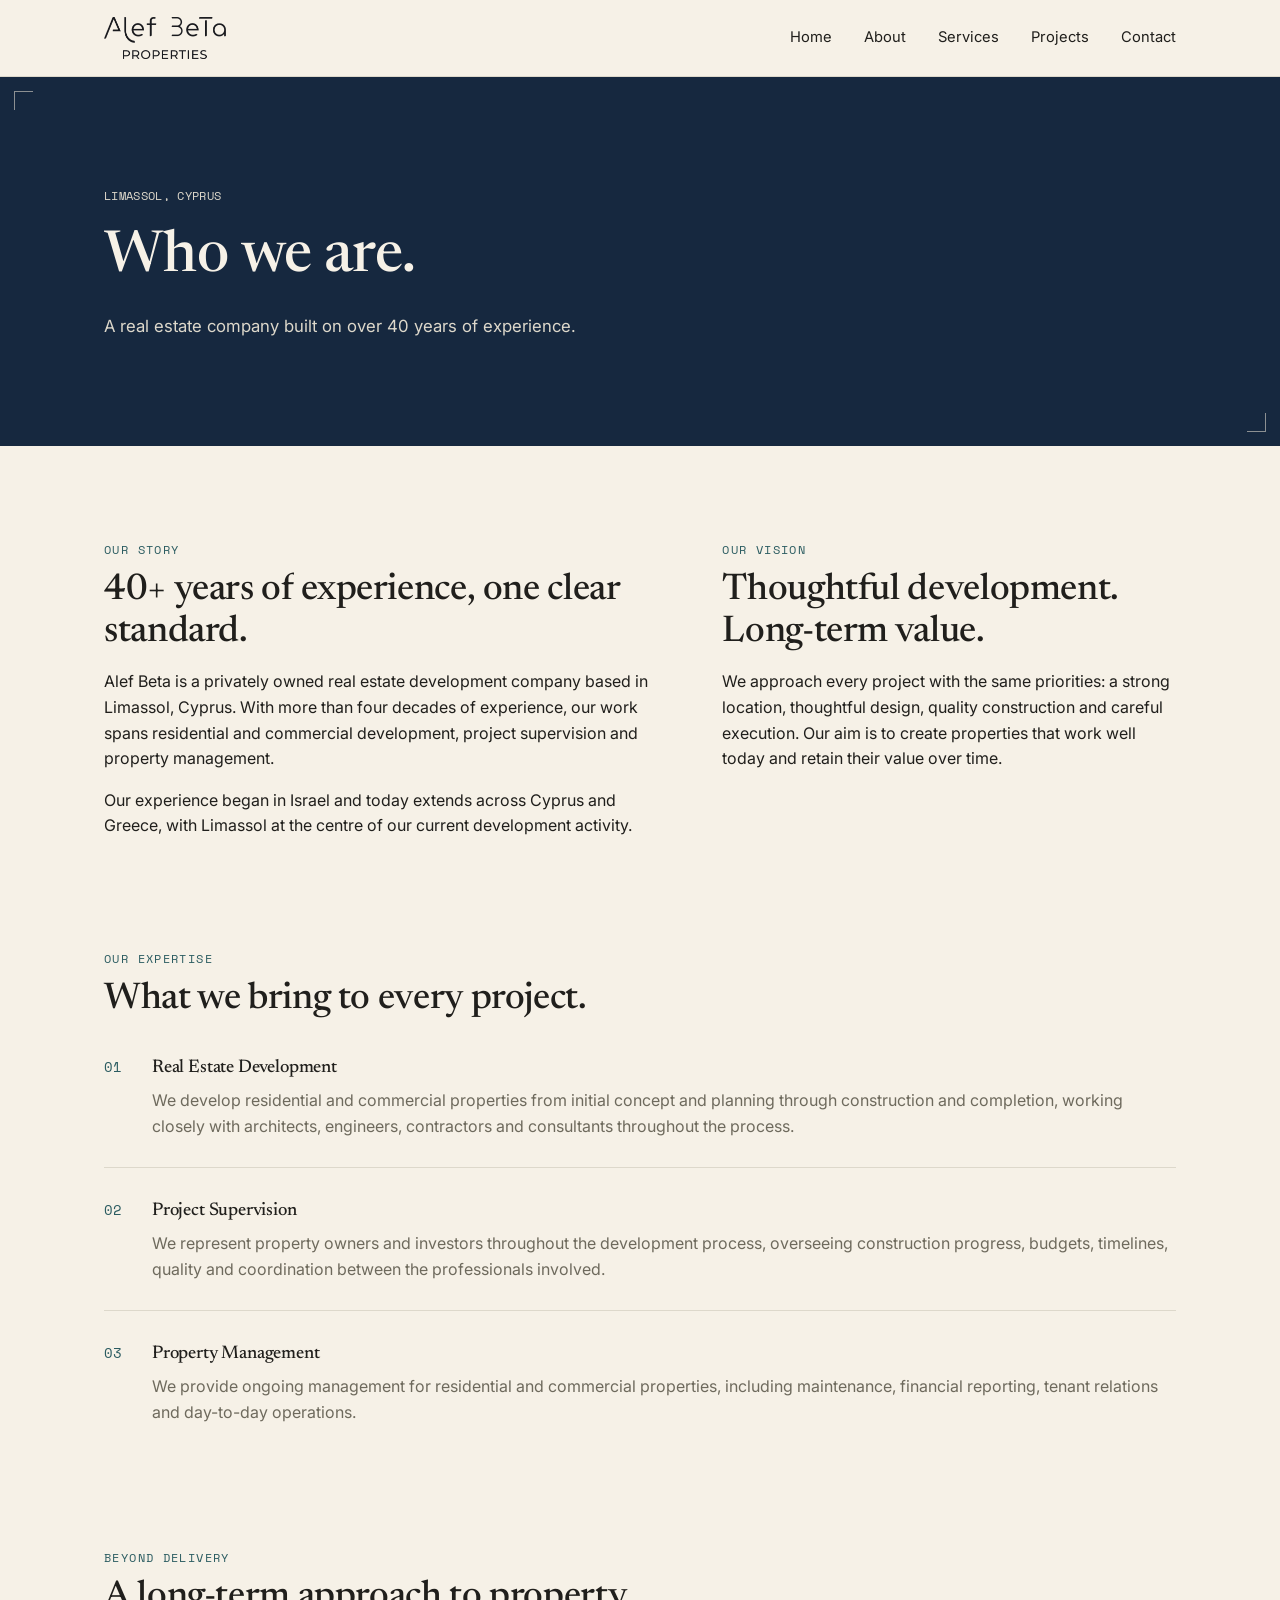
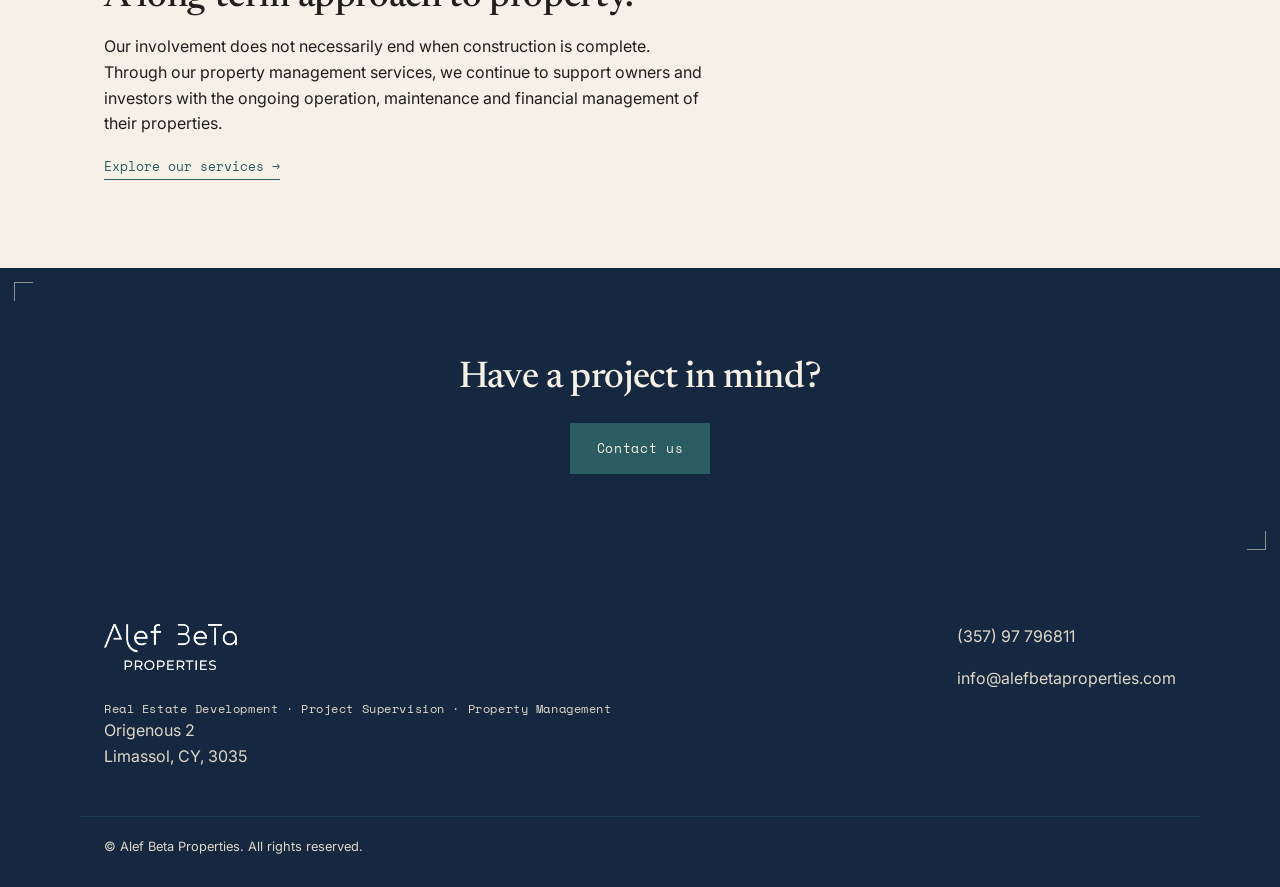
==== about.html @ 597d58ee "Implement copy & positioning brief across the site Rewrote Home, About, Services and Contact per the" ====
<!DOCTYPE html>
<html lang="en">
<head>
<meta charset="UTF-8">
<meta name="viewport" content="width=device-width, initial-scale=1.0">
<title>About — Alef Beta Properties</title>
<meta name="description" content="Alef Beta is a privately owned real estate development company based in Limassol, Cyprus, with over 40 years of experience in residential and commercial real estate.">
<link rel="preconnect" href="https://fonts.googleapis.com">
<link rel="preconnect" href="https://fonts.gstatic.com" crossorigin>
<link href="https://fonts.googleapis.com/css2?family=Newsreader:ital,wght@0,400;0,500;1,400&family=Space+Mono:wght@400;700&family=Inter:wght@400;500;600&display=swap" rel="stylesheet">
<link rel="icon" type="image/png" sizes="32x32" href="images/logo/favicon-32.png">
<link rel="icon" type="image/png" sizes="16x16" href="images/logo/favicon-16.png">
<link rel="apple-touch-icon" href="images/logo/favicon-48.png">
<link rel="stylesheet" href="styles.css">
</head>
<body>

<header class="site-header">
  <div class="wrap header-inner">
    <a href="index.html" class="logo"><img src="images/logo/logo-black.png" alt="Alef Beta Properties"></a>
    <button class="nav-toggle" aria-expanded="false" aria-controls="main-nav">MENU</button>
    <nav class="nav" id="main-nav">
      <a href="index.html">Home</a>
      <a href="about.html">About</a>
      <a href="services.html">Services</a>
      <div class="nav-dropdown" tabindex="0">
        <span>Projects</span>
        <div class="dropdown-menu">
          <a href="project-enaerios-residence.html">Alef Beta Neapolis</a>
          <a href="project-anexartisias-studios.html">Alef Beta Studios</a>
          <a href="project-nachmani-9.html">Nachmani 9</a>
          <a href="project-titanium-residence.html">Titanium Residence</a>
          <a href="project-sapphire-garden.html">Sapphire Garden</a>
          <a href="project-196-kalyves.html">196 Kalyves</a>
          <a href="project-the-river.html">The River</a>
          <a href="project-alef-beta-polyclinic.html">Alef Beta Medical Center</a>
        </div>
      </div>
      <a href="contact.html">Contact</a>
    </nav>
  </div>
</header>

<section class="hero frame on-dark">
  <div class="wrap hero-inner">
    <span class="coord">LIMASSOL, CYPRUS</span>
    <h1 class="reveal-words">Who we are.</h1>
    <p class="lede">A real estate company built on over 40 years of experience.</p>
  </div>
</section>

<section>
  <div class="wrap two-col">
    <div>
      <span class="eyebrow">OUR STORY</span>
      <h2 class="reveal-words">40+ years of experience, one clear standard.</h2>
      <p>Alef Beta is a privately owned real estate development company based in Limassol, Cyprus. With more than four decades of experience, our work spans residential and commercial development, project supervision and property management.</p>
      <p>Our experience began in Israel and today extends across Cyprus and Greece, with Limassol at the centre of our current development activity.</p>
    </div>
    <div>
      <span class="eyebrow">OUR VISION</span>
      <h2>Thoughtful development. Long-term value.</h2>
      <p>We approach every project with the same priorities: a strong location, thoughtful design, quality construction and careful execution. Our aim is to create properties that work well today and retain their value over time.</p>
    </div>
  </div>
</section>

<section style="padding-top: 0;">
  <div class="wrap">
    <span class="eyebrow">OUR EXPERTISE</span>
    <h2>What we bring to every project.</h2>
    <ul class="expertise" style="margin-top: 32px;">
      <li>
        <span class="num">01</span>
        <div>
          <h3>Real Estate Development</h3>
          <p>We develop residential and commercial properties from initial concept and planning through construction and completion, working closely with architects, engineers, contractors and consultants throughout the process.</p>
        </div>
      </li>
      <li>
        <span class="num">02</span>
        <div>
          <h3>Project Supervision</h3>
          <p>We represent property owners and investors throughout the development process, overseeing construction progress, budgets, timelines, quality and coordination between the professionals involved.</p>
        </div>
      </li>
      <li>
        <span class="num">03</span>
        <div>
          <h3>Property Management</h3>
          <p>We provide ongoing management for residential and commercial properties, including maintenance, financial reporting, tenant relations and day-to-day operations.</p>
        </div>
      </li>
    </ul>
  </div>
</section>

<section style="padding-top: 0;">
  <div class="wrap">
    <span class="eyebrow">BEYOND DELIVERY</span>
    <h2>A long-term approach to property.</h2>
    <p style="max-width: 60ch;">Our involvement does not necessarily end when construction is complete. Through our property management services, we continue to support owners and investors with the ongoing operation, maintenance and financial management of their properties.</p>
    <a href="services.html" class="link-arrow">Explore our services →</a>
  </div>
</section>

<section class="cta frame on-dark">
  <div class="wrap">
    <h2>Have a project in mind?</h2>
    <a href="contact.html" class="btn">Contact us</a>
  </div>
</section>

<footer class="site-footer">
  <div class="wrap footer-inner">
    <div>
      <p class="logo"><img src="images/logo/logo-white.png" alt="Alef Beta Properties"></p>
      <p class="footer-descriptor">Real Estate Development &middot; Project Supervision &middot; Property Management</p>
      <p>Origenous 2<br>Limassol, CY, 3035</p>
    </div>
    <div>
      <p><a href="tel:+35797796811">(357) 97 796811</a></p>
      <p><a href="mailto:info@alefbetaproperties.com">info@alefbetaproperties.com</a></p>
    </div>
  </div>
  <div class="wrap">
    <p class="copyright">© Alef Beta Properties. All rights reserved.</p>
  </div>
</footer>

<script>
  var toggle = document.querySelector('.nav-toggle');
  var nav = document.getElementById('main-nav');
  if (toggle) {
    toggle.addEventListener('click', function () {
      var open = nav.classList.toggle('open');
      toggle.setAttribute('aria-expanded', open);
    });
  }
</script>
<script src="animate.js"></script>
</body>
</html>
---- styles.css ----
/* Alef Beta Properties — design tokens */
:root {
  --ink: #16283F;
  --ink-2: #1F3A57;
  --paper: #F6F1E7;
  --charcoal: #201F1C;
  --teal: #2B5C61;
  --line: #EDE6D6;
  --stone: #6E6A5D;
  --stone-light: #DDD8CB;
  --serif: 'Newsreader', Georgia, serif;
  --mono: 'Space Mono', 'Courier New', monospace;
  --sans: 'Inter', -apple-system, sans-serif;
  --max: 1120px;
}

* { box-sizing: border-box; }
html { scroll-behavior: smooth; }
@media (prefers-reduced-motion: reduce) {
  html { scroll-behavior: auto; }
  * { transition: none !important; animation: none !important; }
}

body {
  margin: 0;
  background: var(--paper);
  color: var(--charcoal);
  font-family: var(--sans);
  font-size: 16px;
  line-height: 1.6;
}

.wrap {
  max-width: var(--max);
  margin: 0 auto;
  padding: 0 24px;
}

a { color: inherit; text-decoration: none; }
a:focus-visible, button:focus-visible, .btn:focus-visible {
  outline: 2px solid var(--teal);
  outline-offset: 3px;
}

img { max-width: 100%; display: block; }

h1, h2, h3 {
  font-family: var(--serif);
  font-weight: 500;
  margin: 0 0 0.4em;
  letter-spacing: -0.01em;
}
h1 { font-size: clamp(2.2rem, 5vw, 3.6rem); line-height: 1.08; }
h2 { font-size: clamp(1.6rem, 3vw, 2.3rem); line-height: 1.15; }
h3 { font-size: 1.15rem; }
p { margin: 0 0 1em; color: var(--charcoal); }

.eyebrow {
  display: inline-block;
  font-family: var(--mono);
  font-size: 0.72rem;
  letter-spacing: 0.12em;
  color: var(--teal);
  margin-bottom: 0.9em;
}

.coord {
  font-family: var(--mono);
  font-size: 0.72rem;
  letter-spacing: 0.03em;
  color: var(--stone);
}

/* Registration-mark signature: crop marks at opposing corners */
.frame { position: relative; }
.frame::before, .frame::after {
  content: '';
  position: absolute;
  width: 18px;
  height: 18px;
  pointer-events: none;
}
.frame::before {
  top: 14px; left: 14px;
  border-top: 1px solid var(--teal);
  border-left: 1px solid var(--teal);
}
.frame::after {
  bottom: 14px; right: 14px;
  border-bottom: 1px solid var(--teal);
  border-right: 1px solid var(--teal);
}
.frame.on-dark::before, .frame.on-dark::after {
  border-color: var(--line);
  opacity: 0.55;
}

/* Header */
.site-header {
  position: sticky;
  top: 0;
  background: var(--paper);
  border-bottom: 1px solid var(--stone-light);
  z-index: 50;
}
.header-inner {
  display: flex;
  align-items: center;
  justify-content: space-between;
  height: 76px;
}
.logo { display: inline-block; }
.logo img { display: block; height: 42px; width: auto; }
.nav { display: flex; align-items: center; gap: 32px; font-size: 0.92rem; }
.nav a { padding: 6px 0; border-bottom: 1px solid transparent; }
.nav a:hover { border-bottom-color: var(--teal); }
.nav-dropdown { position: relative; cursor: default; }
.dropdown-menu {
  position: absolute;
  top: 100%; left: 0;
  background: var(--paper);
  border: 1px solid var(--stone-light);
  min-width: 200px;
  padding: 8px 0;
  display: none;
  box-shadow: 0 8px 20px rgba(22,40,63,0.08);
}
.nav-dropdown:hover .dropdown-menu, .nav-dropdown:focus-within .dropdown-menu { display: block; }
.dropdown-menu a { display: block; padding: 10px 18px; border-bottom: none; }
.dropdown-menu a:hover { background: var(--line); }
.nav-toggle { display: none; }

@media (max-width: 760px) {
  .nav { position: fixed; inset: 76px 0 0 0; background: var(--paper); flex-direction: column; align-items: flex-start; padding: 24px; gap: 18px; transform: translateX(100%); transition: transform 0.25s ease; }
  .nav.open { transform: translateX(0); }
  .nav-toggle { display: block; background: none; border: 1px solid var(--stone-light); border-radius: 4px; padding: 8px 10px; font-family: var(--mono); font-size: 0.75rem; }
  .dropdown-menu { position: static; display: block; border: none; box-shadow: none; padding-left: 12px; }
}

/* Hero */
.hero { background: var(--ink); color: var(--line); padding: 110px 0 90px; }
.hero-inner .coord { color: var(--stone-light); display: block; margin-bottom: 22px; }
.hero h1 { color: var(--paper); }
.hero .lede { max-width: 46ch; color: var(--stone-light); font-size: 1.05rem; }

.btn {
  display: inline-block;
  font-family: var(--mono);
  font-size: 0.82rem;
  letter-spacing: 0.05em;
  padding: 14px 26px;
  border: 1px solid var(--teal);
  color: var(--paper);
  background: var(--teal);
  margin-top: 8px;
  transition: opacity 0.15s ease;
}
.btn:hover { opacity: 0.85; }
.hero .btn { background: transparent; border-color: var(--line); color: var(--paper); }
.hero .btn:hover { background: var(--line); color: var(--ink); }

/* Stats */
.stats { border-bottom: 1px solid var(--stone-light); }
.stats-grid {
  display: grid;
  grid-template-columns: repeat(3, 1fr);
}
.stat {
  padding: 40px 24px;
  border-left: 1px solid var(--stone-light);
  text-align: center;
}
.stat:first-child { border-left: none; }
.stat-value { display: block; font-family: var(--serif); font-size: 2.4rem; font-variant-numeric: tabular-nums; }
.stat-label { font-family: var(--mono); font-size: 0.7rem; letter-spacing: 0.08em; color: var(--stone); }
@media (max-width: 700px) {
  .stats-grid { grid-template-columns: 1fr; }
  .stat { border-left: none; border-top: 1px solid var(--stone-light); }
  .stat:first-child { border-top: none; }
}

/* Generic sections */
section { padding: 90px 0; }
.two-col { display: grid; grid-template-columns: 1.1fr 0.9fr; gap: 64px; align-items: start; }
@media (max-width: 760px) { .two-col { grid-template-columns: 1fr; gap: 40px; } }

.link-arrow { font-family: var(--mono); font-size: 0.82rem; color: var(--teal); border-bottom: 1px solid var(--teal); padding-bottom: 3px; }

.expertise { list-style: none; margin: 0; padding: 0; display: flex; flex-direction: column; }
.about-preview .expertise { align-self: center; }
.expertise li { display: flex; gap: 22px; align-items: baseline; border-top: 1px solid var(--stone-light); padding: 28px 0; }
.expertise li:first-child { border-top: none; padding-top: 0; }
.expertise .num { font-family: var(--mono); font-size: 0.85rem; letter-spacing: 0.03em; color: var(--teal); flex: none; width: 26px; }
.expertise h3 { margin-bottom: 0.3em; }
.expertise p { color: var(--stone); margin: 0; }

.service-grid { display: grid; grid-template-columns: repeat(4, 1fr); gap: 1px; background: var(--stone-light); margin: 32px 0; }
.service { background: var(--paper); padding: 24px 18px; font-size: 0.92rem; }
@media (max-width: 760px) { .service-grid { grid-template-columns: repeat(2, 1fr); } }

.project-grid { display: grid; grid-template-columns: repeat(6, 1fr); gap: 28px; margin-top: 32px; }
.project-grid > * { grid-column: span 2; }
/* Auto-balance an incomplete last row (works for any total count): */
/* remainder of 2 -> last two cards each take half the row */
.project-grid > *:nth-child(3n+1):nth-last-child(2),
.project-grid > *:nth-child(3n+2):nth-last-child(1) { grid-column: span 3; }
/* remainder of 1 -> last card alone takes the full row */
.project-grid > *:nth-child(3n+1):last-child { grid-column: span 6; }
.project-card { display: block; border: 1px solid var(--stone-light); background: var(--paper); overflow: hidden; }
.project-image { height: 300px; overflow: hidden; }
.project-image img { width: 100%; height: 100%; object-fit: cover; object-position: center; transition: transform 0.35s ease; }
.project-image img.pos-top { object-position: center 15%; }
.project-card:hover .project-image img { transform: scale(1.04); }
.placeholder-img {
  background:
    repeating-linear-gradient(0deg, transparent, transparent 23px, var(--stone-light) 23px, var(--stone-light) 24px),
    repeating-linear-gradient(90deg, transparent, transparent 23px, var(--stone-light) 23px, var(--stone-light) 24px),
    var(--line);
  display: flex;
  align-items: center;
  justify-content: center;
}
.placeholder-img span { font-family: var(--mono); font-size: 0.7rem; color: var(--stone); letter-spacing: 0.04em; background: var(--paper); padding: 4px 10px; border: 1px solid var(--stone-light); }
.project-body { padding: 20px 22px 26px; }
.project-body .coord { display: block; margin: 4px 0 10px; }
.project-body p { color: var(--stone); font-size: 0.92rem; margin: 0; }
@media (max-width: 900px) {
  .project-grid { grid-template-columns: 1fr; }
  .project-grid > *,
  .project-grid > *:nth-child(3n+1):nth-last-child(2),
  .project-grid > *:nth-child(3n+2):nth-last-child(1),
  .project-grid > *:nth-child(3n+1):last-child {
    grid-column: span 1;
  }
}

.cta { background: var(--ink); color: var(--paper); text-align: center; }
.cta h2 { color: var(--paper); }

.site-footer { background: var(--ink); color: var(--stone-light); padding: 60px 0 30px; }
.footer-inner { display: flex; justify-content: space-between; flex-wrap: wrap; gap: 24px; padding-bottom: 30px; border-bottom: 1px solid var(--ink-2); }
.footer-inner .logo img { height: 46px; }
.footer-inner p { color: var(--stone-light); }
.footer-descriptor { font-family: var(--mono); font-size: 0.72rem; letter-spacing: 0.05em; color: var(--stone-light); margin: 6px 0 0; }
.footer-inner a:hover { color: var(--paper); }
.copyright { font-size: 0.8rem; color: var(--stone-light); padding-top: 20px; margin: 0; }

/* Spec table (project pages) */
.spec-table { width: 100%; border-collapse: collapse; font-family: var(--mono); font-size: 0.88rem; margin: 24px 0; }
.spec-table tr { border-top: 1px solid var(--stone-light); }
.spec-table tr:first-child { border-top: none; }
.spec-table td { padding: 12px 0; }
.spec-table td:first-child { color: var(--stone); width: 40%; }
.spec-table .status-sold { color: var(--teal); }

/* Project page image hero */
.project-hero { position: relative; padding: 0; height: 62vh; min-height: 380px; max-height: 620px; color: var(--paper); overflow: hidden; background: var(--ink); }
.project-hero img { width: 100%; height: 100%; object-fit: cover; }
.project-hero.contain img { object-fit: contain; }
.project-hero::before {
  content: '';
  position: absolute; inset: 0;
  background: linear-gradient(180deg, rgba(22,40,63,0.35) 0%, rgba(22,40,63,0.15) 40%, rgba(22,40,63,0.85) 100%);
}
.project-hero-inner { position: absolute; left: 0; right: 0; bottom: 0; padding: 0 24px 40px; max-width: var(--max); margin: 0 auto; z-index: 1; }
.project-hero-inner .coord { color: var(--stone-light); display: block; margin-bottom: 14px; }
.project-hero-inner h1 { color: var(--paper); margin-bottom: 0.2em; }
.project-hero-inner .status-tag { font-family: var(--mono); font-size: 0.75rem; letter-spacing: 0.06em; color: var(--paper); border: 1px solid var(--line); padding: 4px 10px; display: inline-block; margin-top: 6px; }

/* Collaborator credit line */
.credit-line { border-top: 1px solid var(--stone-light); border-bottom: 1px solid var(--stone-light); padding: 28px 0; margin: 0; }
.credit-line .eyebrow { margin-bottom: 0.6em; }
.credit-line p { font-family: var(--serif); font-style: italic; font-size: 1.15rem; color: var(--charcoal); margin: 0; max-width: 70ch; }

/* Brochure download */
.brochure-link { display: inline-flex; align-items: center; gap: 10px; font-family: var(--mono); font-size: 0.8rem; letter-spacing: 0.03em; color: var(--teal); border: 1px solid var(--teal); padding: 13px 24px; margin-top: 22px; transition: background 0.15s ease, color 0.15s ease; }
.brochure-link:hover { background: var(--teal); color: var(--paper); }
.brochure-link svg { width: 14px; height: 14px; flex: none; }

/* Photo gallery grid (floor plans, unit comparisons) */
.gallery-grid { display: grid; grid-template-columns: repeat(3, 1fr); gap: 10px; margin: 32px 0; }
.gallery-grid a { display: block; aspect-ratio: 4/3; overflow: hidden; border: 1px solid var(--stone-light); }
.gallery-grid img { width: 100%; height: 100%; object-fit: cover; transition: transform 0.35s ease; }
.gallery-grid a:hover img { transform: scale(1.05); }
@media (max-width: 700px) { .gallery-grid { grid-template-columns: repeat(2, 1fr); } }

/* Photo carousel (project galleries) */
.carousel { margin: 32px 0; }
.carousel-viewport { position: relative; }
.carousel-track {
  display: flex;
  overflow-x: auto;
  scroll-snap-type: x mandatory;
  scrollbar-width: none;
  -ms-overflow-style: none;
  border: 1px solid var(--stone-light);
}
.carousel-track::-webkit-scrollbar { display: none; }
.carousel-slide { flex: 0 0 100%; scroll-snap-align: start; aspect-ratio: 16/9; overflow: hidden; display: block; }
.carousel-slide img { width: 100%; height: 100%; object-fit: cover; }
.carousel-arrow {
  position: absolute;
  top: 50%;
  transform: translateY(-50%);
  width: 44px;
  height: 44px;
  border: 1px solid var(--stone-light);
  background: rgba(246,241,231,0.85);
  color: var(--ink);
  display: flex;
  align-items: center;
  justify-content: center;
  cursor: pointer;
  transition: background 0.15s ease, color 0.15s ease;
}
.carousel-arrow:hover { background: var(--teal); color: var(--paper); border-color: var(--teal); }
.carousel-arrow svg { width: 18px; height: 18px; }
.carousel-prev { left: 14px; }
.carousel-next { right: 14px; }
.carousel-dots { display: flex; justify-content: center; gap: 8px; margin-top: 16px; }
.carousel-dots button {
  width: 8px;
  height: 8px;
  border-radius: 50%;
  border: 1px solid var(--stone);
  background: transparent;
  padding: 0;
  cursor: pointer;
  transition: background 0.15s ease, border-color 0.15s ease;
}
.carousel-dots button.active { background: var(--teal); border-color: var(--teal); }
.carousel.single .carousel-arrow, .carousel.single .carousel-dots { display: none; }
@media (max-width: 700px) { .carousel-arrow { width: 36px; height: 36px; } }

/* Service cards (full services page) */
.service-card { background: var(--paper); padding: 26px 22px; }
.service-card h3 { font-family: var(--sans); font-size: 1rem; font-weight: 600; margin-bottom: 0.4em; }
.service-card p { color: var(--stone); font-size: 0.88rem; margin: 0; }
.service-grid.service-grid-full { grid-template-columns: repeat(3, 1fr); }
@media (max-width: 900px) { .service-grid.service-grid-full { grid-template-columns: repeat(2, 1fr); } }
@media (max-width: 600px) { .service-grid.service-grid-full { grid-template-columns: 1fr; } }

/* Contact page */
.contact-grid { display: grid; grid-template-columns: repeat(3, 1fr); gap: 1px; background: var(--stone-light); margin: 40px 0; border: 1px solid var(--stone-light); }
.contact-card { background: var(--paper); padding: 28px 24px; }
.contact-card .eyebrow { margin-bottom: 0.6em; }
.contact-card p { margin: 0; }
.contact-card a:hover { color: var(--teal); }
@media (max-width: 760px) { .contact-grid { grid-template-columns: 1fr; } }

.contact-form { max-width: 620px; margin-top: 8px; }
.contact-form .field { margin-bottom: 20px; }
.contact-form label { display: block; font-family: var(--mono); font-size: 0.72rem; letter-spacing: 0.08em; color: var(--stone); margin-bottom: 8px; }
.contact-form input, .contact-form textarea {
  width: 100%;
  font-family: var(--sans);
  font-size: 0.95rem;
  padding: 12px 14px;
  border: 1px solid var(--stone-light);
  background: var(--paper);
  color: var(--charcoal);
}
.contact-form input:focus, .contact-form textarea:focus { outline: 2px solid var(--teal); outline-offset: 1px; }
.contact-form textarea { resize: vertical; min-height: 140px; }
.contact-form .btn { border: none; cursor: pointer; }
.form-note { font-size: 0.82rem; color: var(--stone); margin-top: 12px; }

/* Word-reveal headings (progressive enhancement via animate.js) */
.reveal-words .word { display: inline-block; overflow: hidden; vertical-align: top; }
.reveal-words .word-inner {
  display: inline-block;
  transform: translateY(110%);
  opacity: 0;
  transition: transform 0.6s cubic-bezier(0.2, 0.8, 0.2, 1), opacity 0.5s ease;
}
.reveal-words.in-view .word-inner { transform: translateY(0); opacity: 1; }
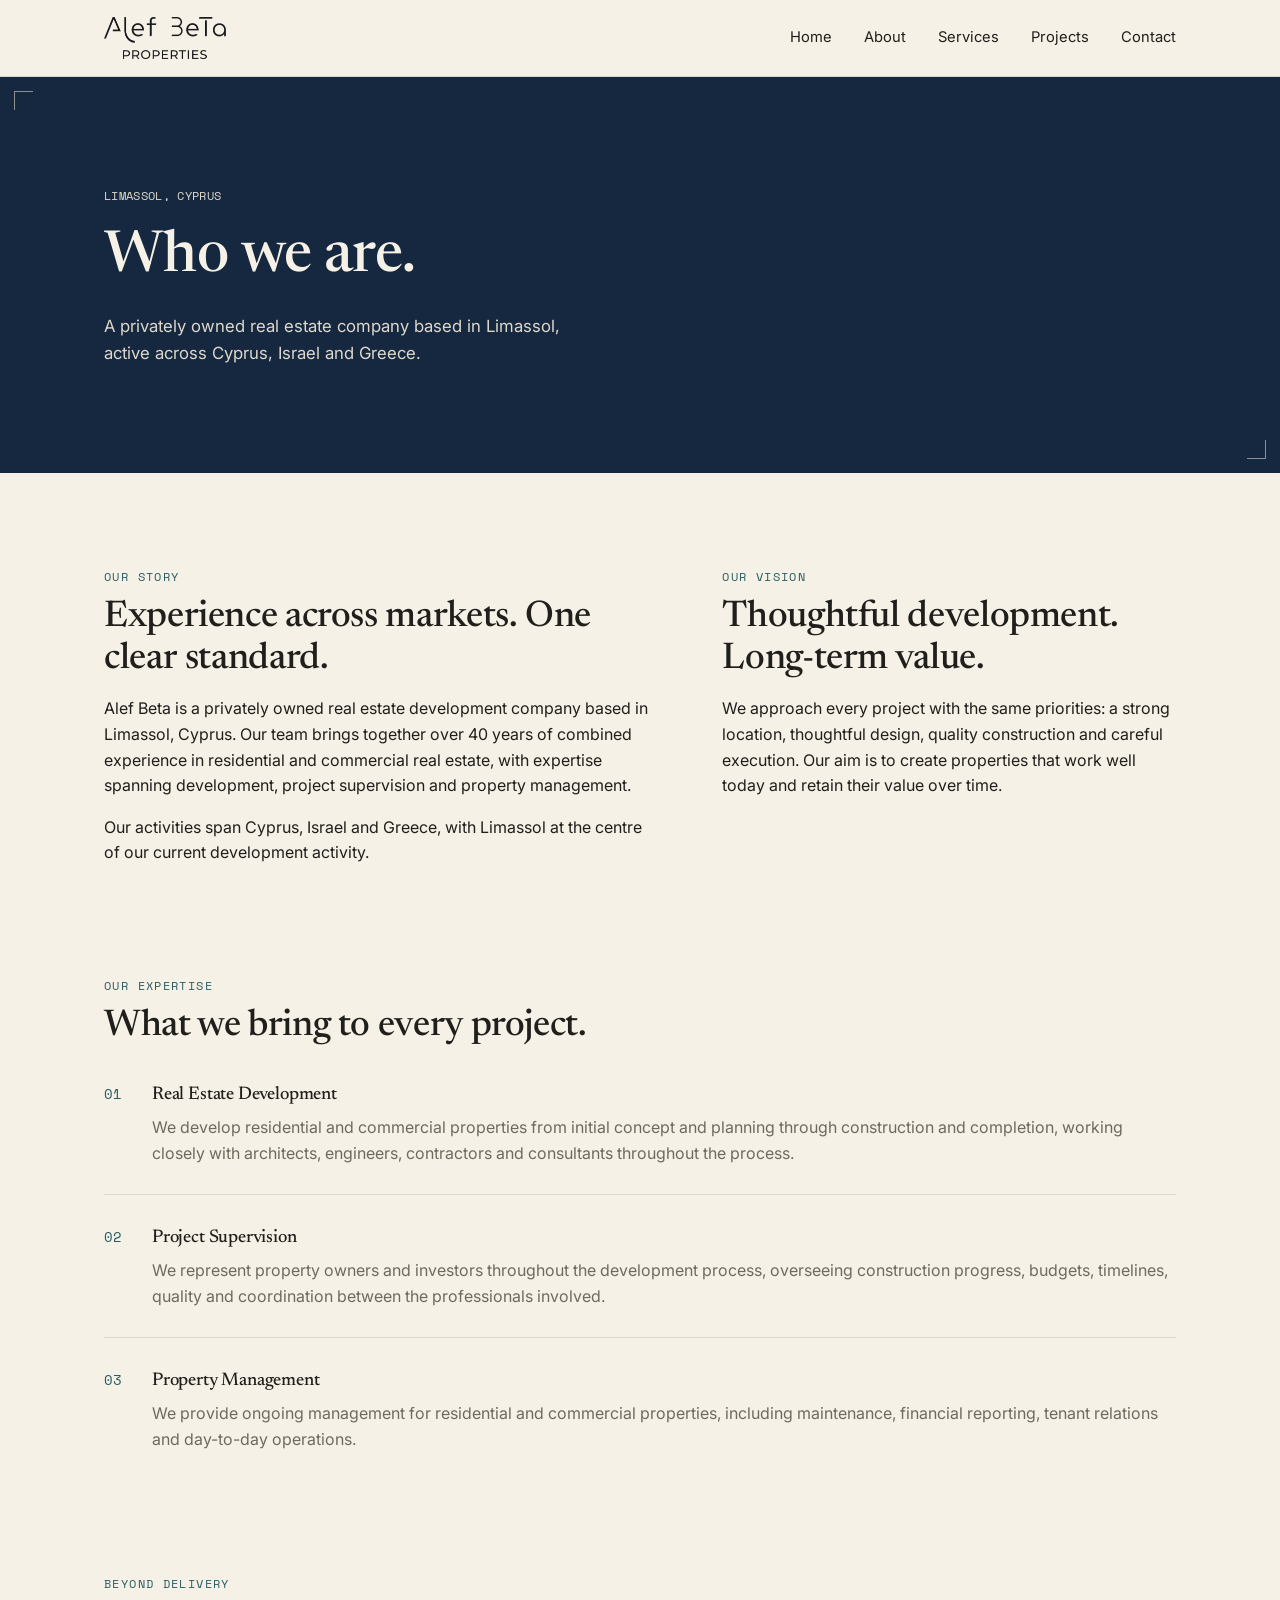
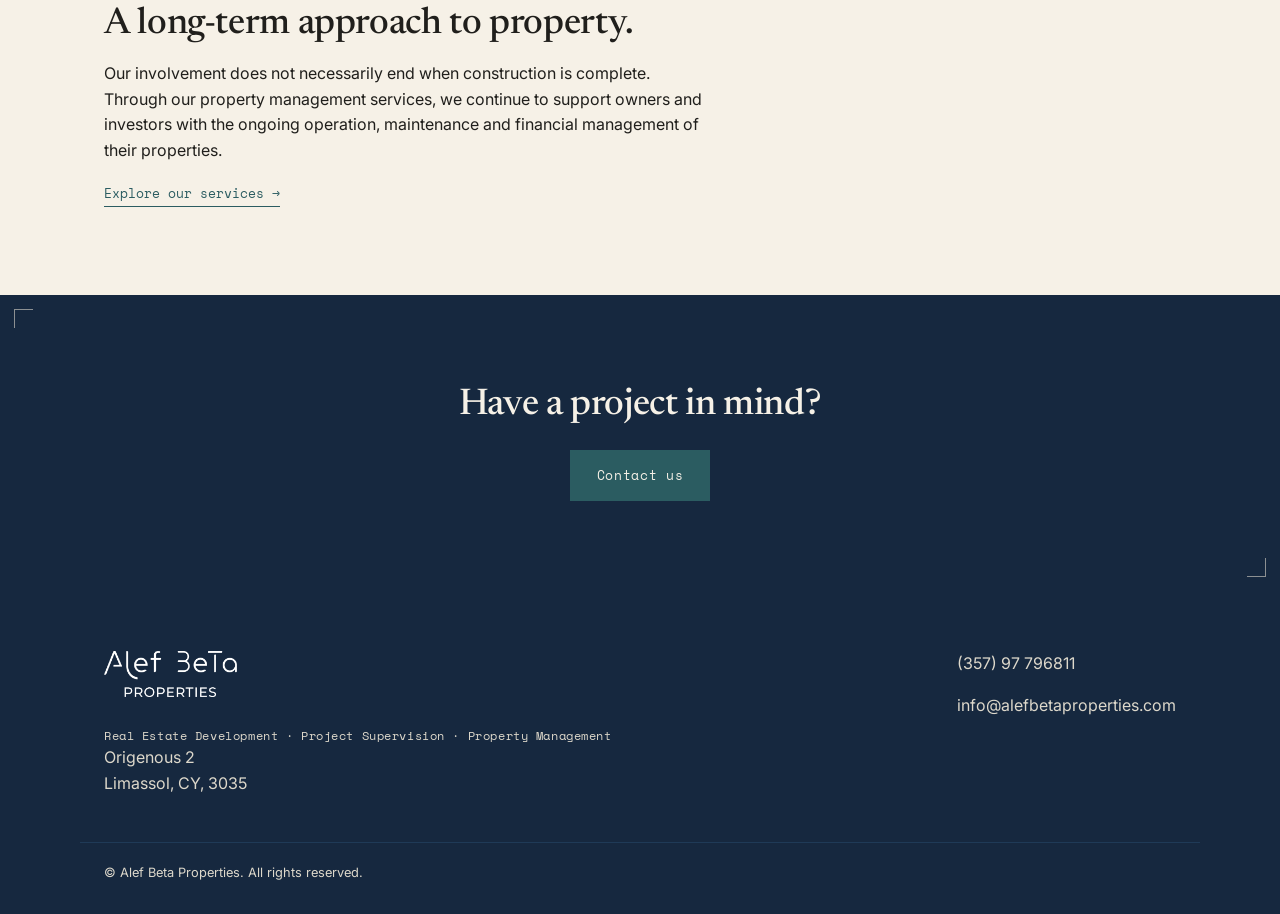
==== commit 5ed35ca5: "Refine copy per updated brief v2: combined-experience wording, hero repositioning Move the 40+ years" ====
--- a/about.html
+++ b/about.html
@@ -4,7 +4,7 @@
 <meta charset="UTF-8">
 <meta name="viewport" content="width=device-width, initial-scale=1.0">
 <title>About — Alef Beta Properties</title>
-<meta name="description" content="Alef Beta is a privately owned real estate development company based in Limassol, Cyprus, with over 40 years of experience in residential and commercial real estate.">
+<meta name="description" content="Alef Beta is a privately owned real estate development company based in Limassol, Cyprus, active across Cyprus, Israel and Greece, with over 40 years of combined experience.">
 <link rel="preconnect" href="https://fonts.googleapis.com">
 <link rel="preconnect" href="https://fonts.gstatic.com" crossorigin>
 <link href="https://fonts.googleapis.com/css2?family=Newsreader:ital,wght@0,400;0,500;1,400&family=Space+Mono:wght@400;700&family=Inter:wght@400;500;600&display=swap" rel="stylesheet">
@@ -45,7 +45,7 @@
   <div class="wrap hero-inner">
     <span class="coord">LIMASSOL, CYPRUS</span>
     <h1 class="reveal-words">Who we are.</h1>
-    <p class="lede">A real estate company built on over 40 years of experience.</p>
+    <p class="lede">A privately owned real estate company based in Limassol, active across Cyprus, Israel and Greece.</p>
   </div>
 </section>
 
@@ -53,9 +53,9 @@
   <div class="wrap two-col">
     <div>
       <span class="eyebrow">OUR STORY</span>
-      <h2 class="reveal-words">40+ years of experience, one clear standard.</h2>
-      <p>Alef Beta is a privately owned real estate development company based in Limassol, Cyprus. With more than four decades of experience, our work spans residential and commercial development, project supervision and property management.</p>
-      <p>Our experience began in Israel and today extends across Cyprus and Greece, with Limassol at the centre of our current development activity.</p>
+      <h2 class="reveal-words">Experience across markets. One clear standard.</h2>
+      <p>Alef Beta is a privately owned real estate development company based in Limassol, Cyprus. Our team brings together over 40 years of combined experience in residential and commercial real estate, with expertise spanning development, project supervision and property management.</p>
+      <p>Our activities span Cyprus, Israel and Greece, with Limassol at the centre of our current development activity.</p>
     </div>
     <div>
       <span class="eyebrow">OUR VISION</span>
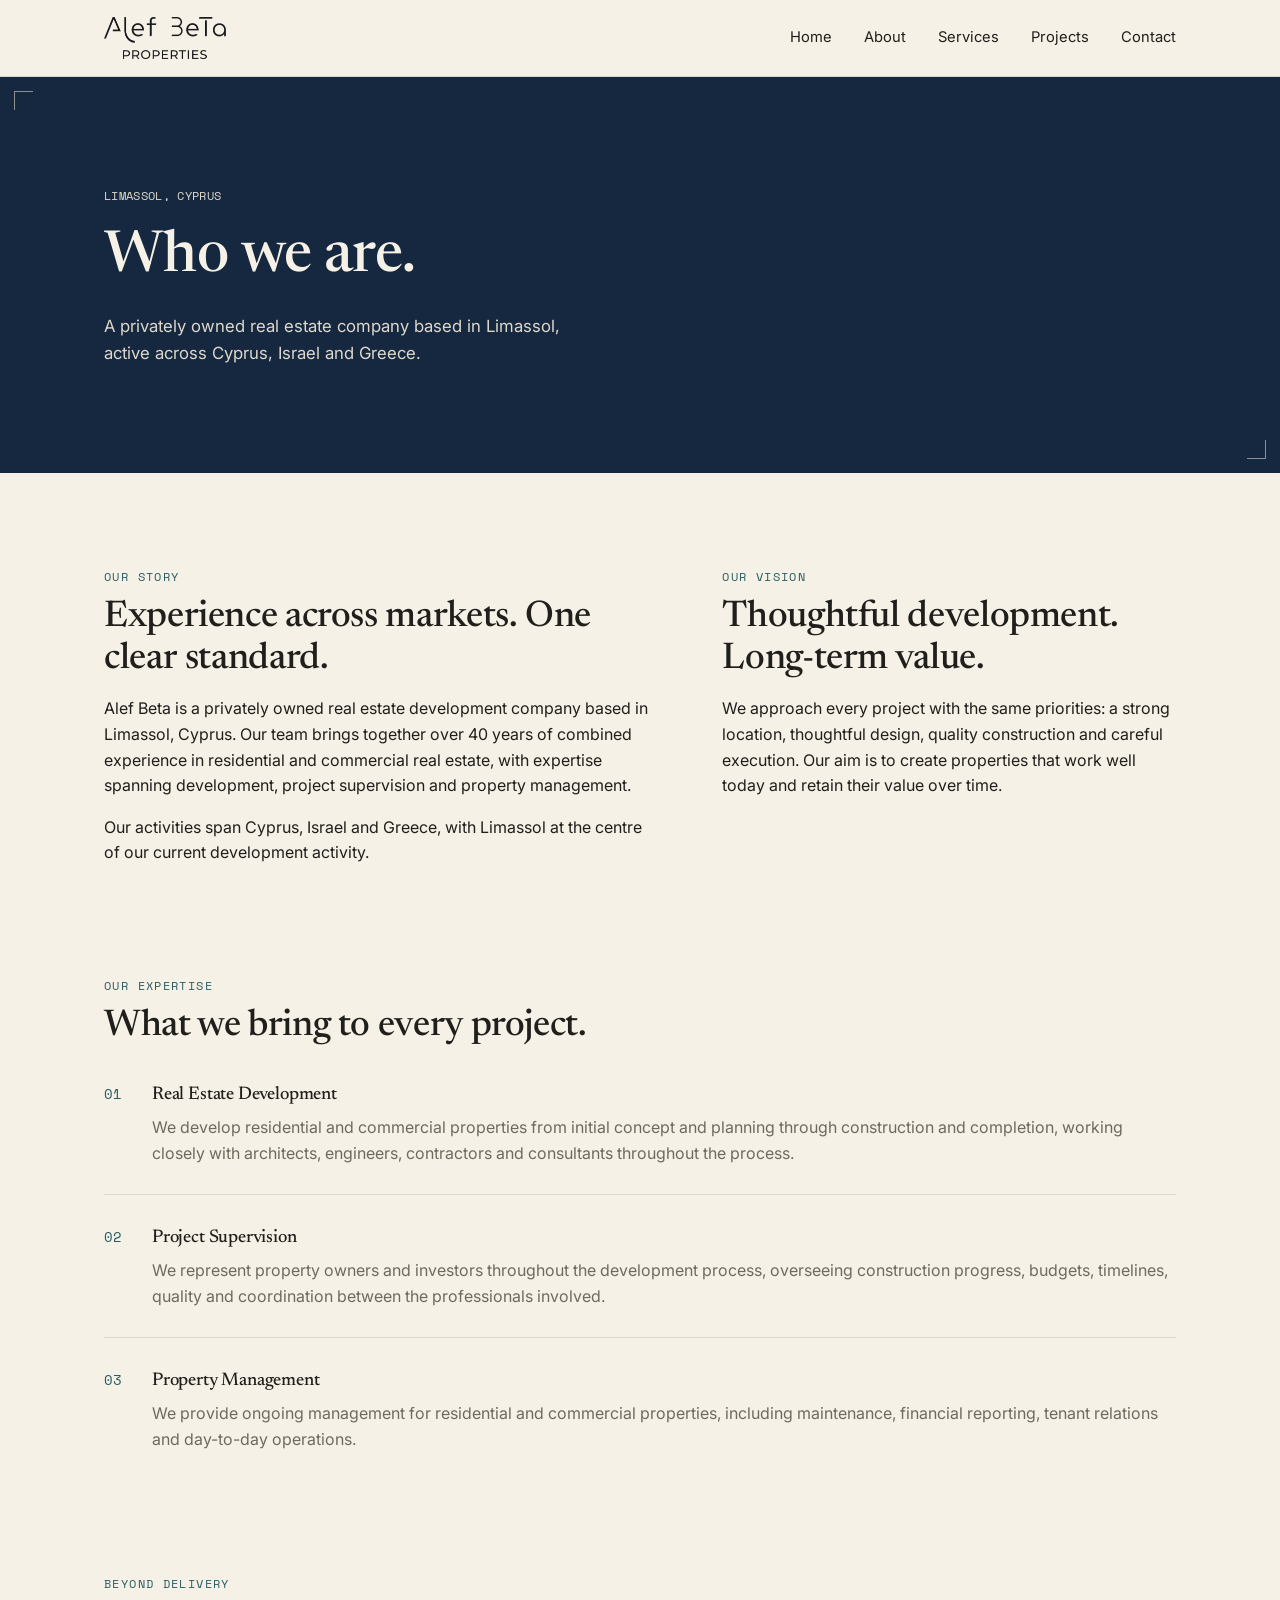
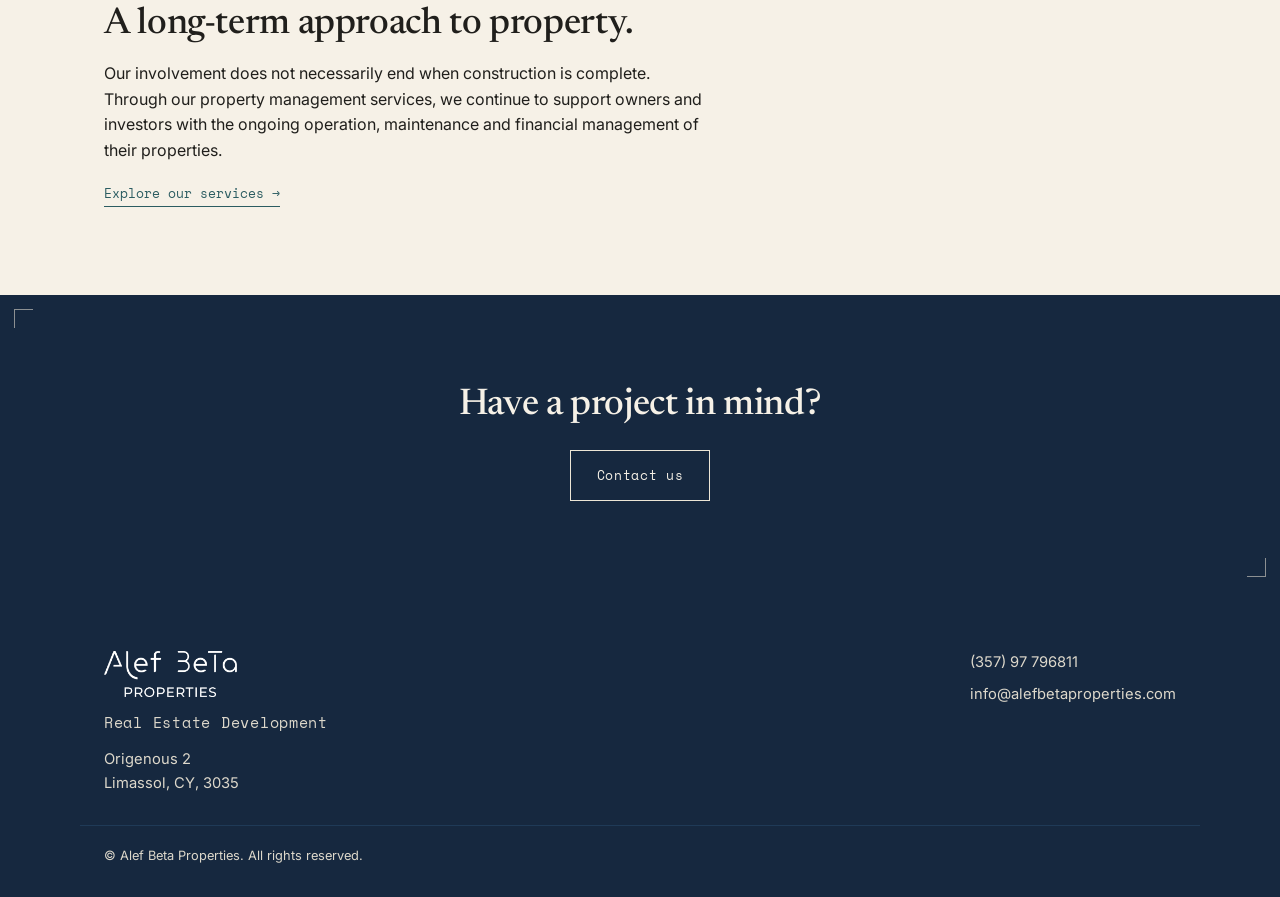
==== commit 8af0cce5: "Simplify footer tagline to Real Estate Development, tighten to logo Dropped the full three-capabilit" ====
--- a/about.html
+++ b/about.html
@@ -23,19 +23,7 @@
       <a href="index.html">Home</a>
       <a href="about.html">About</a>
       <a href="services.html">Services</a>
-      <div class="nav-dropdown" tabindex="0">
-        <span>Projects</span>
-        <div class="dropdown-menu">
-          <a href="project-enaerios-residence.html">Alef Beta Neapolis</a>
-          <a href="project-anexartisias-studios.html">Alef Beta Studios</a>
-          <a href="project-nachmani-9.html">Nachmani 9</a>
-          <a href="project-titanium-residence.html">Titanium Residence</a>
-          <a href="project-sapphire-garden.html">Sapphire Garden</a>
-          <a href="project-196-kalyves.html">196 Kalyves</a>
-          <a href="project-the-river.html">The River</a>
-          <a href="project-alef-beta-polyclinic.html">Alef Beta Medical Center</a>
-        </div>
-      </div>
+      <a href="projects.html">Projects</a>
       <a href="contact.html">Contact</a>
     </nav>
   </div>
@@ -115,7 +103,7 @@
   <div class="wrap footer-inner">
     <div>
       <p class="logo"><img src="images/logo/logo-white.png" alt="Alef Beta Properties"></p>
-      <p class="footer-descriptor">Real Estate Development &middot; Project Supervision &middot; Property Management</p>
+      <p class="footer-descriptor">Real Estate Development</p>
       <p>Origenous 2<br>Limassol, CY, 3035</p>
     </div>
     <div>
--- a/styles.css
+++ b/styles.css
@@ -158,6 +158,8 @@
 .btn:hover { opacity: 0.85; }
 .hero .btn { background: transparent; border-color: var(--line); color: var(--paper); }
 .hero .btn:hover { background: var(--line); color: var(--ink); }
+.cta .btn { background: transparent; border-color: var(--line); color: var(--paper); }
+.cta .btn:hover { background: var(--line); color: var(--ink); }
 
 /* Stats */
 .stats { border-bottom: 1px solid var(--stone-light); }
@@ -240,8 +242,12 @@
 .site-footer { background: var(--ink); color: var(--stone-light); padding: 60px 0 30px; }
 .footer-inner { display: flex; justify-content: space-between; flex-wrap: wrap; gap: 24px; padding-bottom: 30px; border-bottom: 1px solid var(--ink-2); }
 .footer-inner .logo img { height: 46px; }
-.footer-inner p { color: var(--stone-light); }
-.footer-descriptor { font-family: var(--mono); font-size: 0.72rem; letter-spacing: 0.05em; color: var(--stone-light); margin: 6px 0 0; }
+.footer-inner .logo { margin-bottom: 6px; }
+.footer-inner p { color: var(--stone-light); font-size: 0.92rem; }
+.footer-descriptor { font-family: var(--mono); font-size: 0.72rem; letter-spacing: 0.05em; color: var(--stone-light); margin: 0 0 14px; }
+.footer-inner > div:first-child p:last-child { margin-bottom: 0; }
+.footer-inner > div:last-child p { margin: 0 0 8px; }
+.footer-inner > div:last-child p:last-child { margin-bottom: 0; }
 .footer-inner a:hover { color: var(--paper); }
 .copyright { font-size: 0.8rem; color: var(--stone-light); padding-top: 20px; margin: 0; }
 
@@ -364,6 +370,9 @@
 .contact-form textarea { resize: vertical; min-height: 140px; }
 .contact-form .btn { border: none; cursor: pointer; }
 .form-note { font-size: 0.82rem; color: var(--stone); margin-top: 12px; }
+.form-success { max-width: 620px; margin-top: 8px; padding: 32px 28px; background: var(--paper); border: 1px solid var(--stone-light); }
+.form-success h3 { margin: 0 0 0.4em; }
+.form-success p { margin: 0; color: var(--stone); }
 
 /* Word-reveal headings (progressive enhancement via animate.js) */
 .reveal-words .word { display: inline-block; overflow: hidden; vertical-align: top; }
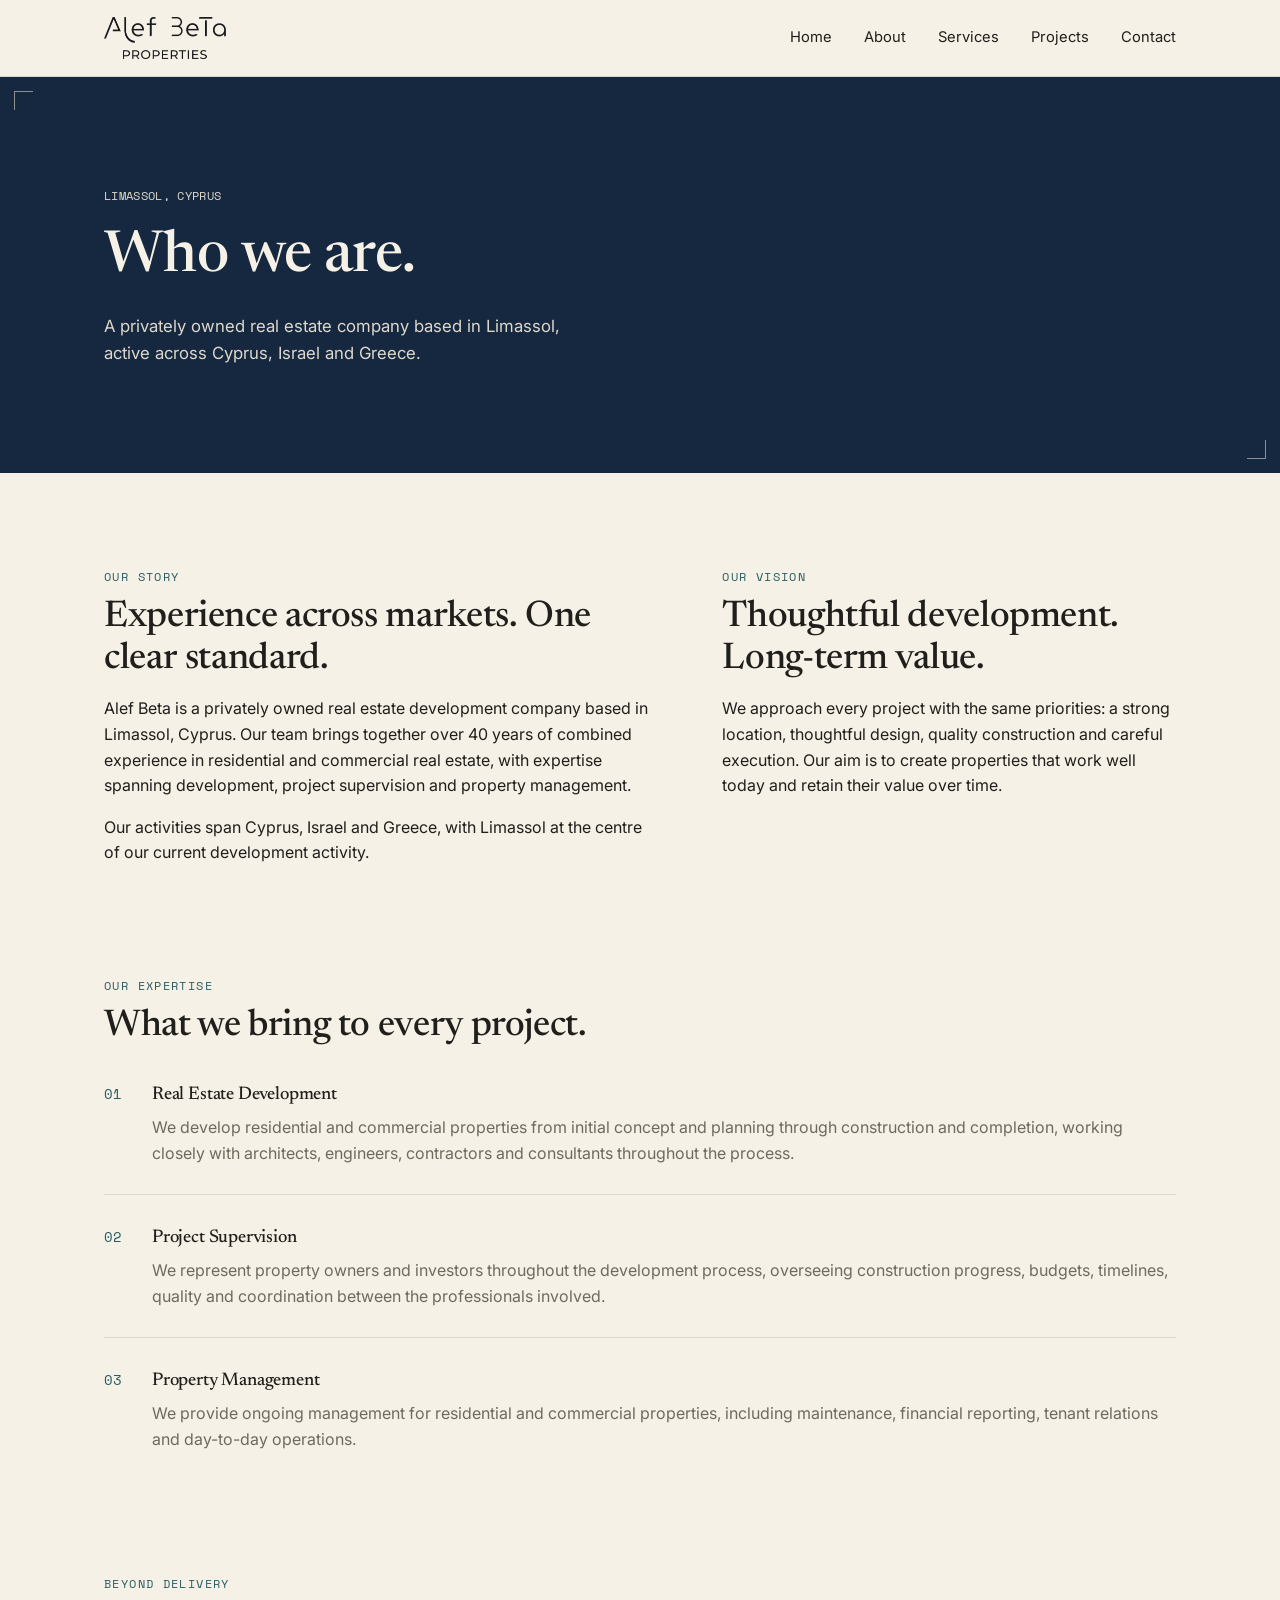
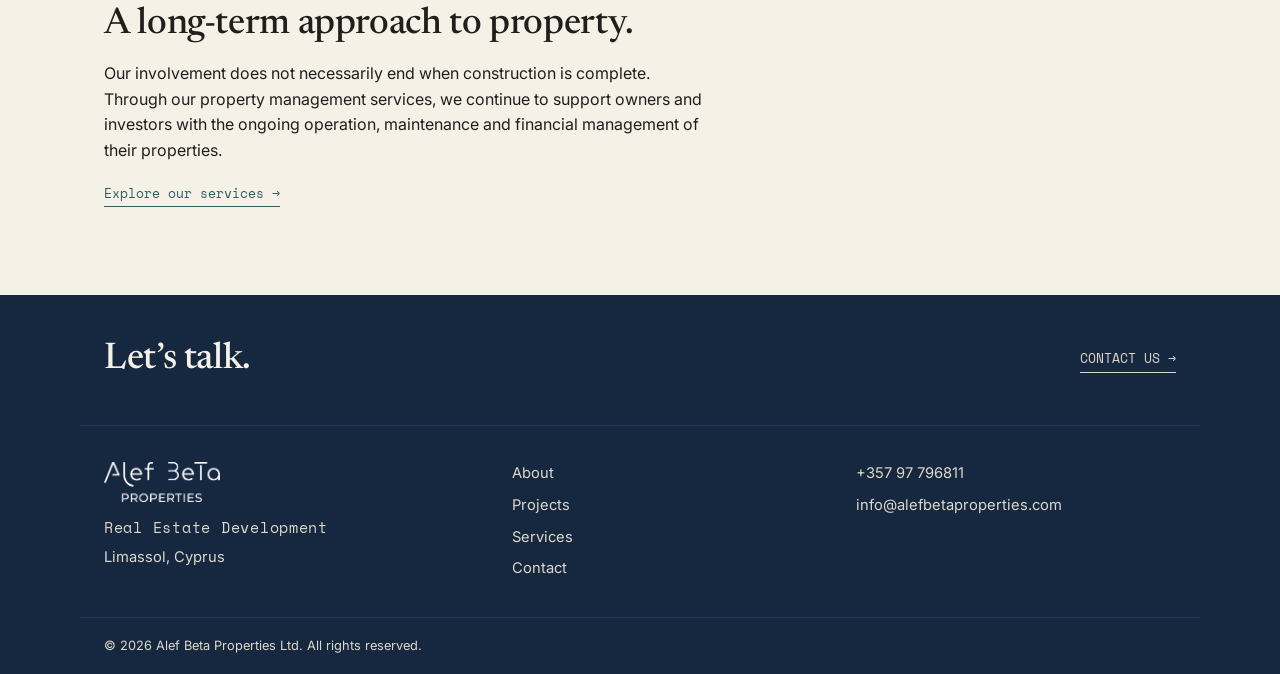
==== commit 69be22d7: "Redesign footer as one cohesive composition Merges the separate per-page CTA section into the footer" ====
--- a/about.html
+++ b/about.html
@@ -92,27 +92,30 @@
   </div>
 </section>
 
-<section class="cta frame on-dark">
-  <div class="wrap">
-    <h2>Have a project in mind?</h2>
-    <a href="contact.html" class="btn">Contact us</a>
+<footer class="site-footer">
+  <div class="wrap footer-cta">
+    <h2>Let&rsquo;s talk.</h2>
+    <a href="contact.html" class="link-arrow">CONTACT US &rarr;</a>
   </div>
-</section>
-
-<footer class="site-footer">
-  <div class="wrap footer-inner">
+  <div class="wrap footer-columns">
     <div>
       <p class="logo"><img src="images/logo/logo-white.png" alt="Alef Beta Properties"></p>
       <p class="footer-descriptor">Real Estate Development</p>
-      <p>Origenous 2<br>Limassol, CY, 3035</p>
+      <p>Limassol, Cyprus</p>
     </div>
-    <div>
-      <p><a href="tel:+35797796811">(357) 97 796811</a></p>
+    <nav class="footer-nav">
+      <a href="about.html">About</a>
+      <a href="projects.html">Projects</a>
+      <a href="services.html">Services</a>
+      <a href="contact.html">Contact</a>
+    </nav>
+    <div class="footer-contact">
+      <p><a href="tel:+35797796811">+357 97 796811</a></p>
       <p><a href="mailto:info@alefbetaproperties.com">info@alefbetaproperties.com</a></p>
     </div>
   </div>
-  <div class="wrap">
-    <p class="copyright">© Alef Beta Properties. All rights reserved.</p>
+  <div class="wrap footer-bottom">
+    <p class="copyright">&copy; 2026 Alef Beta Properties Ltd. All rights reserved.</p>
   </div>
 </footer>
 
--- a/styles.css
+++ b/styles.css
@@ -158,8 +158,6 @@
 .btn:hover { opacity: 0.85; }
 .hero .btn { background: transparent; border-color: var(--line); color: var(--paper); }
 .hero .btn:hover { background: var(--line); color: var(--ink); }
-.cta .btn { background: transparent; border-color: var(--line); color: var(--paper); }
-.cta .btn:hover { background: var(--line); color: var(--ink); }
 
 /* Stats */
 .stats { border-bottom: 1px solid var(--stone-light); }
@@ -236,20 +234,30 @@
   }
 }
 
-.cta { background: var(--ink); color: var(--paper); text-align: center; }
-.cta h2 { color: var(--paper); }
-
-.site-footer { background: var(--ink); color: var(--stone-light); padding: 60px 0 30px; }
-.footer-inner { display: flex; justify-content: space-between; flex-wrap: wrap; gap: 24px; padding-bottom: 30px; border-bottom: 1px solid var(--ink-2); }
-.footer-inner .logo img { height: 46px; }
-.footer-inner .logo { margin-bottom: 6px; }
-.footer-inner p { color: var(--stone-light); font-size: 0.92rem; }
-.footer-descriptor { font-family: var(--mono); font-size: 0.72rem; letter-spacing: 0.05em; color: var(--stone-light); margin: 0 0 14px; }
-.footer-inner > div:first-child p:last-child { margin-bottom: 0; }
-.footer-inner > div:last-child p { margin: 0 0 8px; }
-.footer-inner > div:last-child p:last-child { margin-bottom: 0; }
-.footer-inner a:hover { color: var(--paper); }
-.copyright { font-size: 0.8rem; color: var(--stone-light); padding-top: 20px; margin: 0; }
+.site-footer { background: var(--ink); color: var(--stone-light); }
+
+.footer-cta { display: flex; align-items: center; justify-content: space-between; flex-wrap: wrap; gap: 16px; padding: 44px 24px; }
+.footer-cta h2 { color: var(--paper); margin: 0; }
+.footer-cta .link-arrow { color: var(--stone-light); border-bottom-color: var(--stone-light); }
+.footer-cta .link-arrow:hover { color: var(--paper); border-bottom-color: var(--paper); }
+
+.footer-columns { display: grid; grid-template-columns: 1.2fr 1fr 1fr; gap: 24px; padding: 36px 24px; border-top: 1px solid var(--ink-2); }
+.footer-columns .logo img { height: 40px; }
+.footer-columns .logo { margin-bottom: 6px; }
+.footer-columns p { color: var(--stone-light); font-size: 0.92rem; margin: 0 0 6px; }
+.footer-columns p:last-child { margin-bottom: 0; }
+.footer-descriptor { font-family: var(--mono); font-size: 0.72rem; letter-spacing: 0.05em; color: var(--stone-light); margin: 0 0 10px; }
+.footer-nav, .footer-contact { display: flex; flex-direction: column; gap: 8px; }
+.footer-contact p { margin: 0; }
+.footer-nav a, .footer-contact a { color: var(--stone-light); font-size: 0.92rem; }
+.footer-nav a:hover, .footer-contact a:hover { color: var(--paper); }
+
+.footer-bottom { display: flex; align-items: center; justify-content: space-between; flex-wrap: wrap; gap: 8px; padding: 18px 24px; border-top: 1px solid var(--ink-2); }
+.copyright { font-size: 0.8rem; color: var(--stone-light); margin: 0; }
+
+@media (max-width: 760px) {
+  .footer-columns { grid-template-columns: 1fr; gap: 28px; }
+}
 
 /* Spec table (project pages) */
 .spec-table { width: 100%; border-collapse: collapse; font-family: var(--mono); font-size: 0.88rem; margin: 24px 0; }
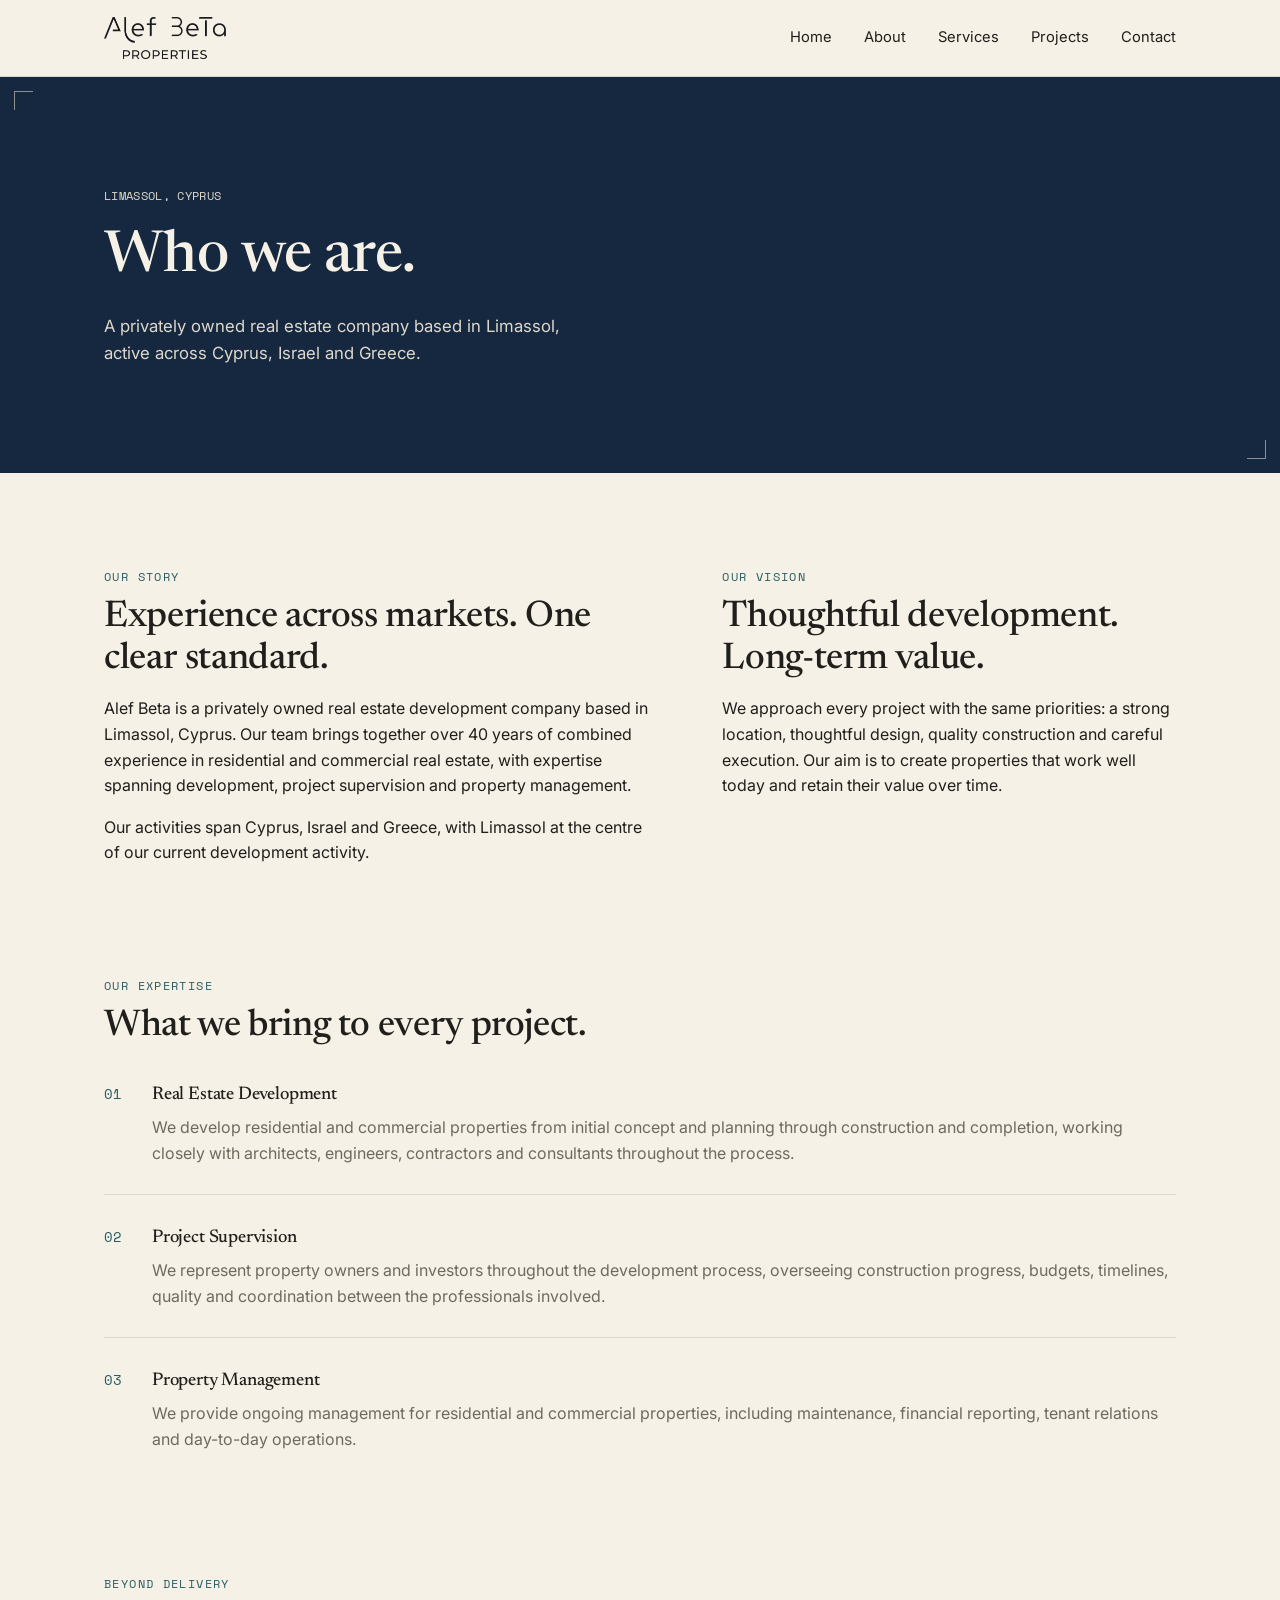
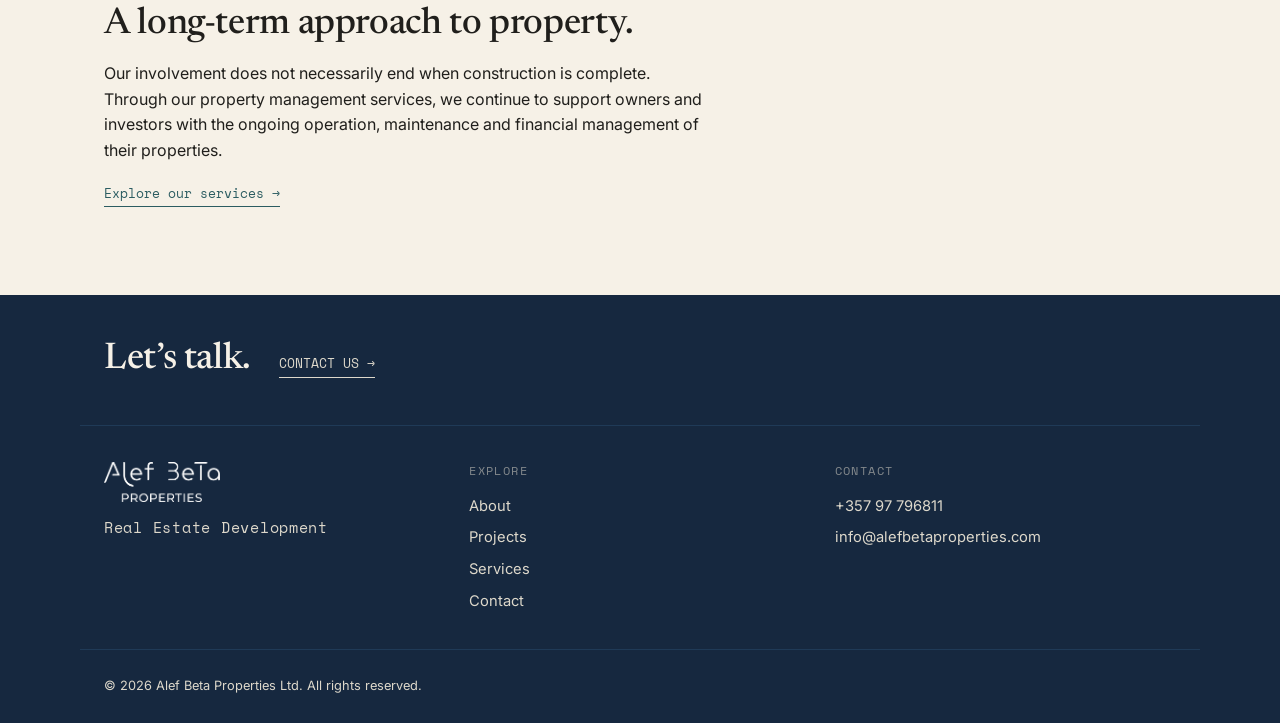
==== commit 7b22f8b6: "Refine footer: tighter CTA, even columns, section labels Removed the Limassol, Cyprus line under the" ====
--- a/about.html
+++ b/about.html
@@ -101,15 +101,16 @@
     <div>
       <p class="logo"><img src="images/logo/logo-white.png" alt="Alef Beta Properties"></p>
       <p class="footer-descriptor">Real Estate Development</p>
-      <p>Limassol, Cyprus</p>
     </div>
     <nav class="footer-nav">
+      <span class="eyebrow">EXPLORE</span>
       <a href="about.html">About</a>
       <a href="projects.html">Projects</a>
       <a href="services.html">Services</a>
       <a href="contact.html">Contact</a>
     </nav>
     <div class="footer-contact">
+      <span class="eyebrow">CONTACT</span>
       <p><a href="tel:+35797796811">+357 97 796811</a></p>
       <p><a href="mailto:info@alefbetaproperties.com">info@alefbetaproperties.com</a></p>
     </div>
--- a/styles.css
+++ b/styles.css
@@ -236,23 +236,24 @@
 
 .site-footer { background: var(--ink); color: var(--stone-light); }
 
-.footer-cta { display: flex; align-items: center; justify-content: space-between; flex-wrap: wrap; gap: 16px; padding: 44px 24px; }
+.footer-cta { display: flex; align-items: baseline; flex-wrap: wrap; gap: 28px; padding: 44px 24px; }
 .footer-cta h2 { color: var(--paper); margin: 0; }
 .footer-cta .link-arrow { color: var(--stone-light); border-bottom-color: var(--stone-light); }
 .footer-cta .link-arrow:hover { color: var(--paper); border-bottom-color: var(--paper); }
 
-.footer-columns { display: grid; grid-template-columns: 1.2fr 1fr 1fr; gap: 24px; padding: 36px 24px; border-top: 1px solid var(--ink-2); }
+.footer-columns { display: grid; grid-template-columns: 1fr 1fr 1fr; gap: 24px; padding: 36px 24px; border-top: 1px solid var(--ink-2); }
 .footer-columns .logo img { height: 40px; }
 .footer-columns .logo { margin-bottom: 6px; }
 .footer-columns p { color: var(--stone-light); font-size: 0.92rem; margin: 0 0 6px; }
 .footer-columns p:last-child { margin-bottom: 0; }
-.footer-descriptor { font-family: var(--mono); font-size: 0.72rem; letter-spacing: 0.05em; color: var(--stone-light); margin: 0 0 10px; }
+.footer-columns .eyebrow { color: var(--stone-light); opacity: 0.55; margin-bottom: 6px; }
+.footer-descriptor { font-family: var(--mono); font-size: 0.72rem; letter-spacing: 0.05em; color: var(--stone-light); margin: 0; }
 .footer-nav, .footer-contact { display: flex; flex-direction: column; gap: 8px; }
 .footer-contact p { margin: 0; }
 .footer-nav a, .footer-contact a { color: var(--stone-light); font-size: 0.92rem; }
 .footer-nav a:hover, .footer-contact a:hover { color: var(--paper); }
 
-.footer-bottom { display: flex; align-items: center; justify-content: space-between; flex-wrap: wrap; gap: 8px; padding: 18px 24px; border-top: 1px solid var(--ink-2); }
+.footer-bottom { display: flex; align-items: center; justify-content: space-between; flex-wrap: wrap; gap: 8px; padding: 26px 24px; border-top: 1px solid var(--ink-2); }
 .copyright { font-size: 0.8rem; color: var(--stone-light); margin: 0; }
 
 @media (max-width: 760px) {
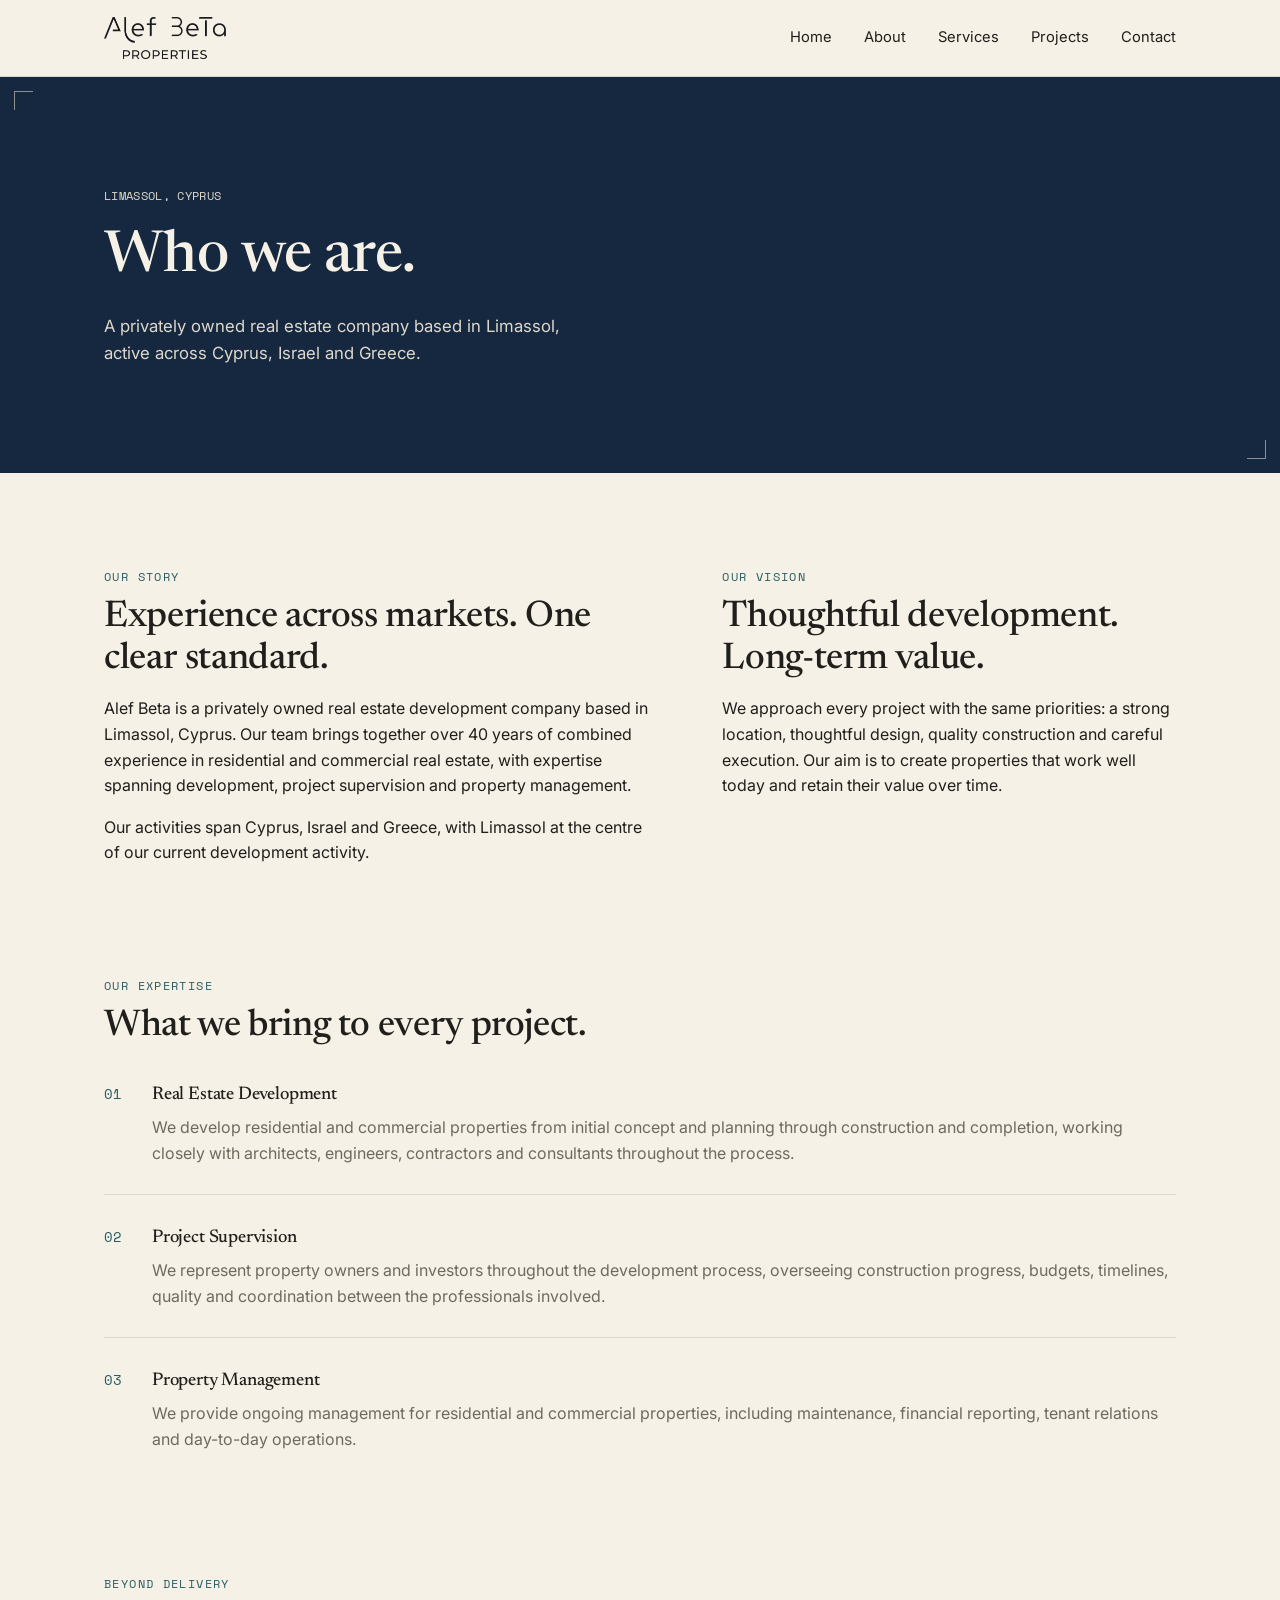
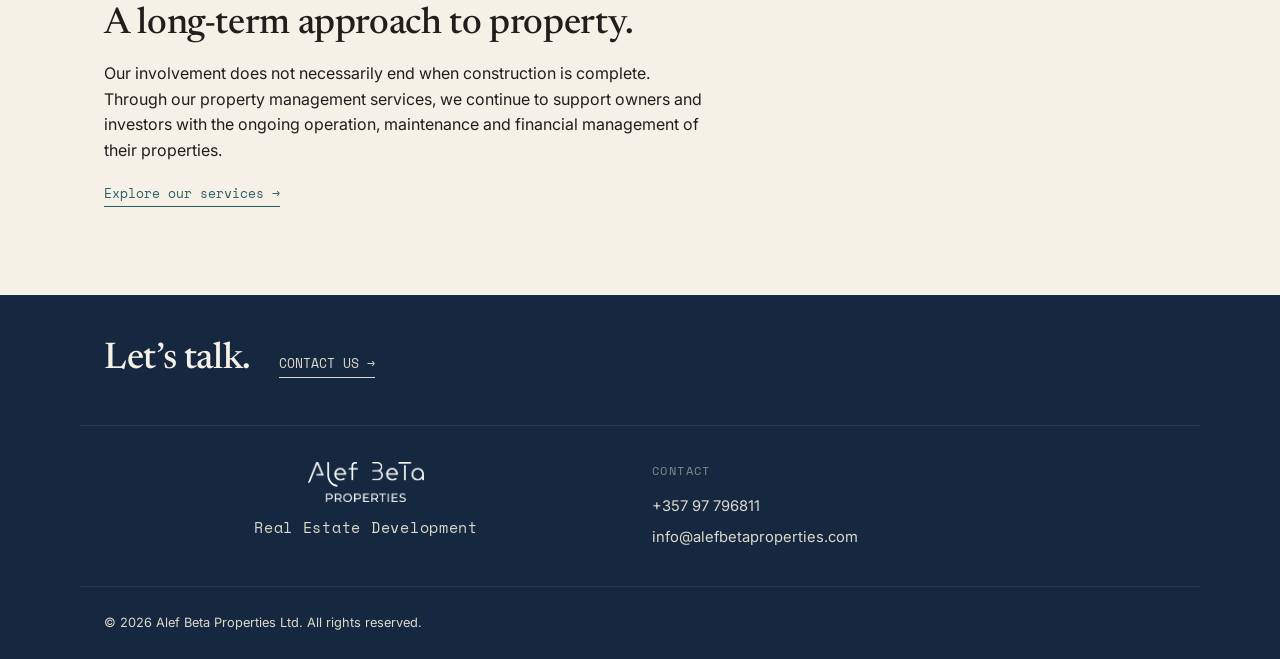
==== commit 4f6d627e: "Remove footer navigation column, center company block under logo Dropped the EXPLORE nav column (Abo" ====
--- a/about.html
+++ b/about.html
@@ -102,13 +102,6 @@
       <p class="logo"><img src="images/logo/logo-white.png" alt="Alef Beta Properties"></p>
       <p class="footer-descriptor">Real Estate Development</p>
     </div>
-    <nav class="footer-nav">
-      <span class="eyebrow">EXPLORE</span>
-      <a href="about.html">About</a>
-      <a href="projects.html">Projects</a>
-      <a href="services.html">Services</a>
-      <a href="contact.html">Contact</a>
-    </nav>
     <div class="footer-contact">
       <span class="eyebrow">CONTACT</span>
       <p><a href="tel:+35797796811">+357 97 796811</a></p>
--- a/styles.css
+++ b/styles.css
@@ -241,17 +241,18 @@
 .footer-cta .link-arrow { color: var(--stone-light); border-bottom-color: var(--stone-light); }
 .footer-cta .link-arrow:hover { color: var(--paper); border-bottom-color: var(--paper); }
 
-.footer-columns { display: grid; grid-template-columns: 1fr 1fr 1fr; gap: 24px; padding: 36px 24px; border-top: 1px solid var(--ink-2); }
+.footer-columns { display: grid; grid-template-columns: 1fr 1fr; gap: 24px; padding: 36px 24px; border-top: 1px solid var(--ink-2); }
+.footer-columns > div:first-child { text-align: center; }
 .footer-columns .logo img { height: 40px; }
 .footer-columns .logo { margin-bottom: 6px; }
 .footer-columns p { color: var(--stone-light); font-size: 0.92rem; margin: 0 0 6px; }
 .footer-columns p:last-child { margin-bottom: 0; }
 .footer-columns .eyebrow { color: var(--stone-light); opacity: 0.55; margin-bottom: 6px; }
 .footer-descriptor { font-family: var(--mono); font-size: 0.72rem; letter-spacing: 0.05em; color: var(--stone-light); margin: 0; }
-.footer-nav, .footer-contact { display: flex; flex-direction: column; gap: 8px; }
+.footer-contact { display: flex; flex-direction: column; gap: 8px; }
 .footer-contact p { margin: 0; }
-.footer-nav a, .footer-contact a { color: var(--stone-light); font-size: 0.92rem; }
-.footer-nav a:hover, .footer-contact a:hover { color: var(--paper); }
+.footer-contact a { color: var(--stone-light); font-size: 0.92rem; }
+.footer-contact a:hover { color: var(--paper); }
 
 .footer-bottom { display: flex; align-items: center; justify-content: space-between; flex-wrap: wrap; gap: 8px; padding: 26px 24px; border-top: 1px solid var(--ink-2); }
 .copyright { font-size: 0.8rem; color: var(--stone-light); margin: 0; }
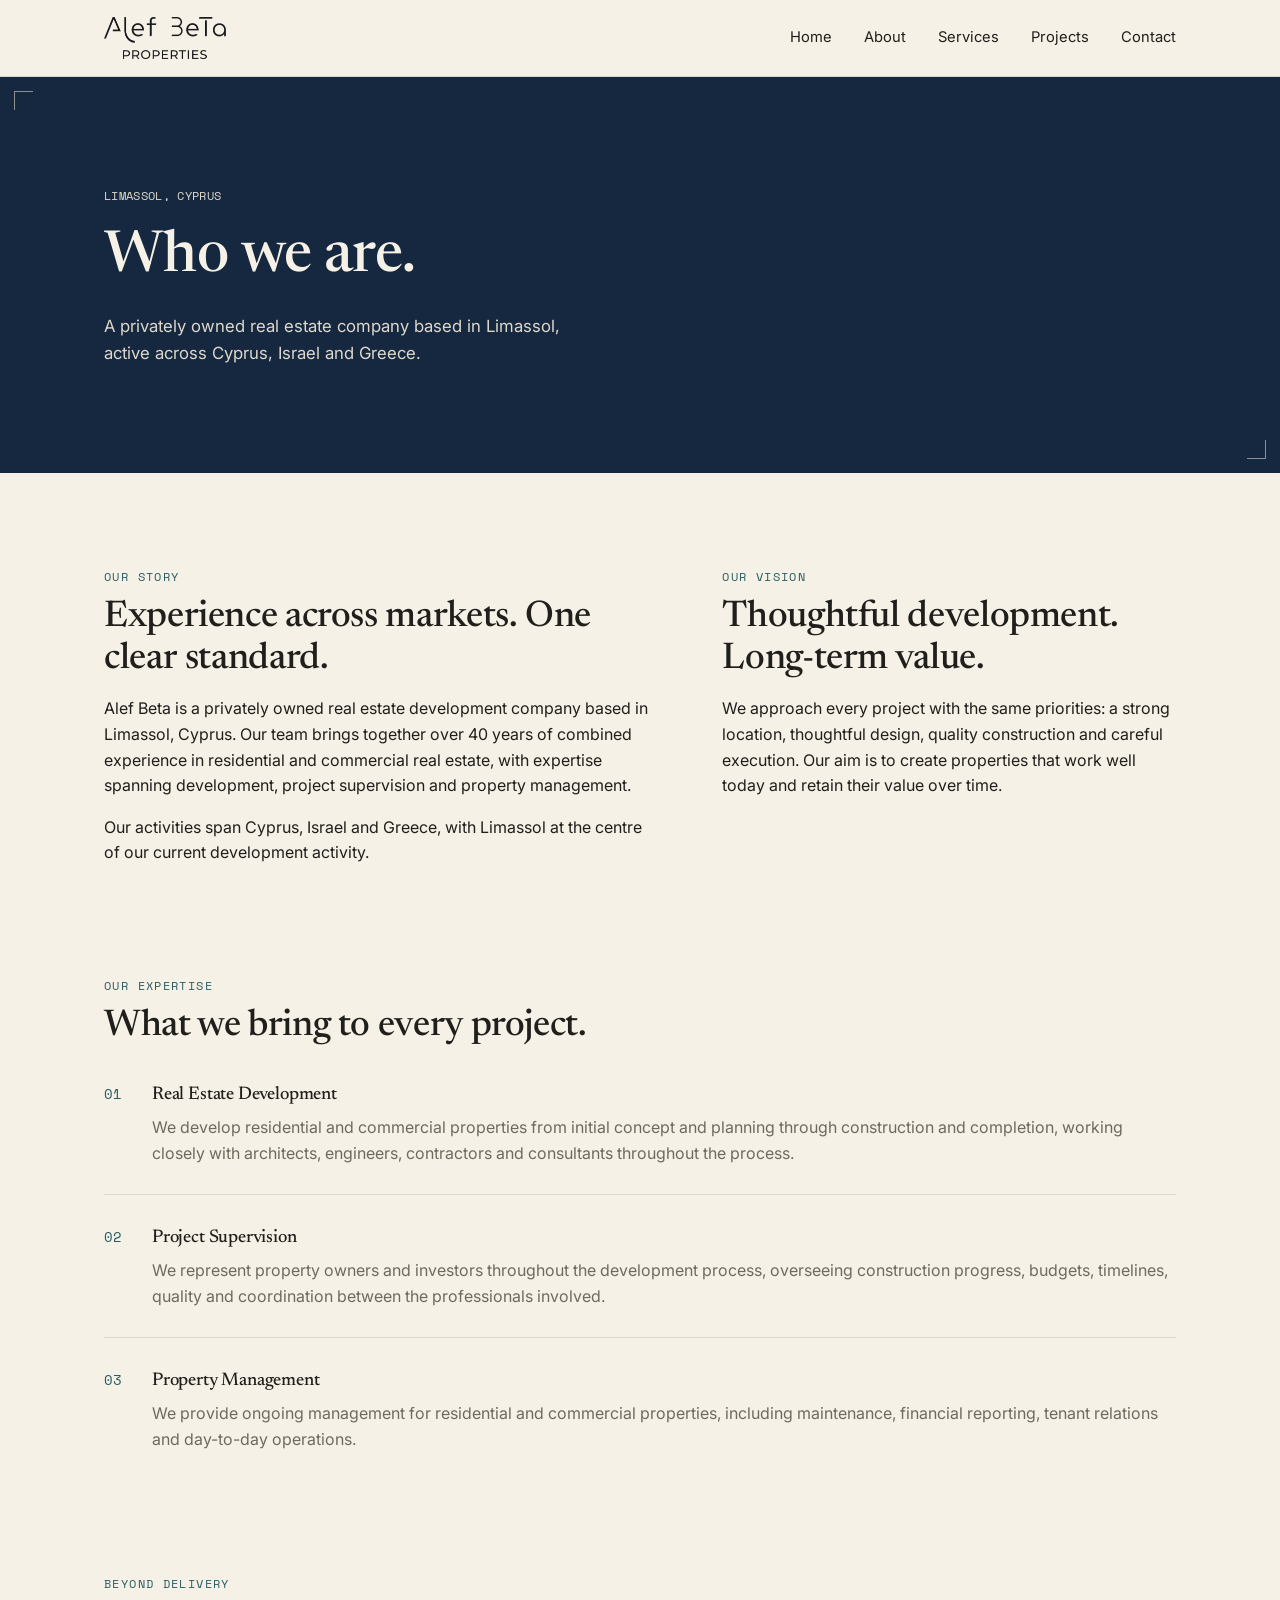
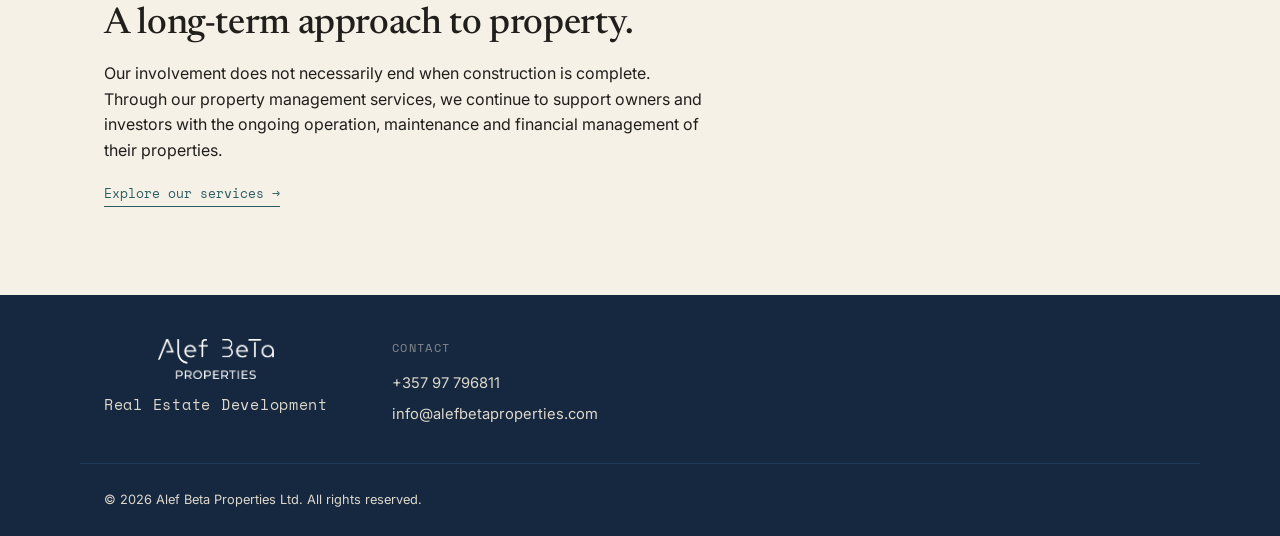
==== commit 14582570: "Remove Let's talk / Contact Us band from footer Footer now opens directly with the company and conta" ====
--- a/about.html
+++ b/about.html
@@ -93,10 +93,6 @@
 </section>
 
 <footer class="site-footer">
-  <div class="wrap footer-cta">
-    <h2>Let&rsquo;s talk.</h2>
-    <a href="contact.html" class="link-arrow">CONTACT US &rarr;</a>
-  </div>
   <div class="wrap footer-columns">
     <div>
       <p class="logo"><img src="images/logo/logo-white.png" alt="Alef Beta Properties"></p>
--- a/styles.css
+++ b/styles.css
@@ -236,12 +236,7 @@
 
 .site-footer { background: var(--ink); color: var(--stone-light); }
 
-.footer-cta { display: flex; align-items: baseline; flex-wrap: wrap; gap: 28px; padding: 44px 24px; }
-.footer-cta h2 { color: var(--paper); margin: 0; }
-.footer-cta .link-arrow { color: var(--stone-light); border-bottom-color: var(--stone-light); }
-.footer-cta .link-arrow:hover { color: var(--paper); border-bottom-color: var(--paper); }
-
-.footer-columns { display: grid; grid-template-columns: 1fr 1fr; gap: 24px; padding: 36px 24px; border-top: 1px solid var(--ink-2); }
+.footer-columns { display: flex; flex-wrap: wrap; gap: 64px; padding: 44px 24px 36px; }
 .footer-columns > div:first-child { text-align: center; }
 .footer-columns .logo img { height: 40px; }
 .footer-columns .logo { margin-bottom: 6px; }
@@ -258,7 +253,7 @@
 .copyright { font-size: 0.8rem; color: var(--stone-light); margin: 0; }
 
 @media (max-width: 760px) {
-  .footer-columns { grid-template-columns: 1fr; gap: 28px; }
+  .footer-columns { flex-direction: column; gap: 28px; }
 }
 
 /* Spec table (project pages) */
